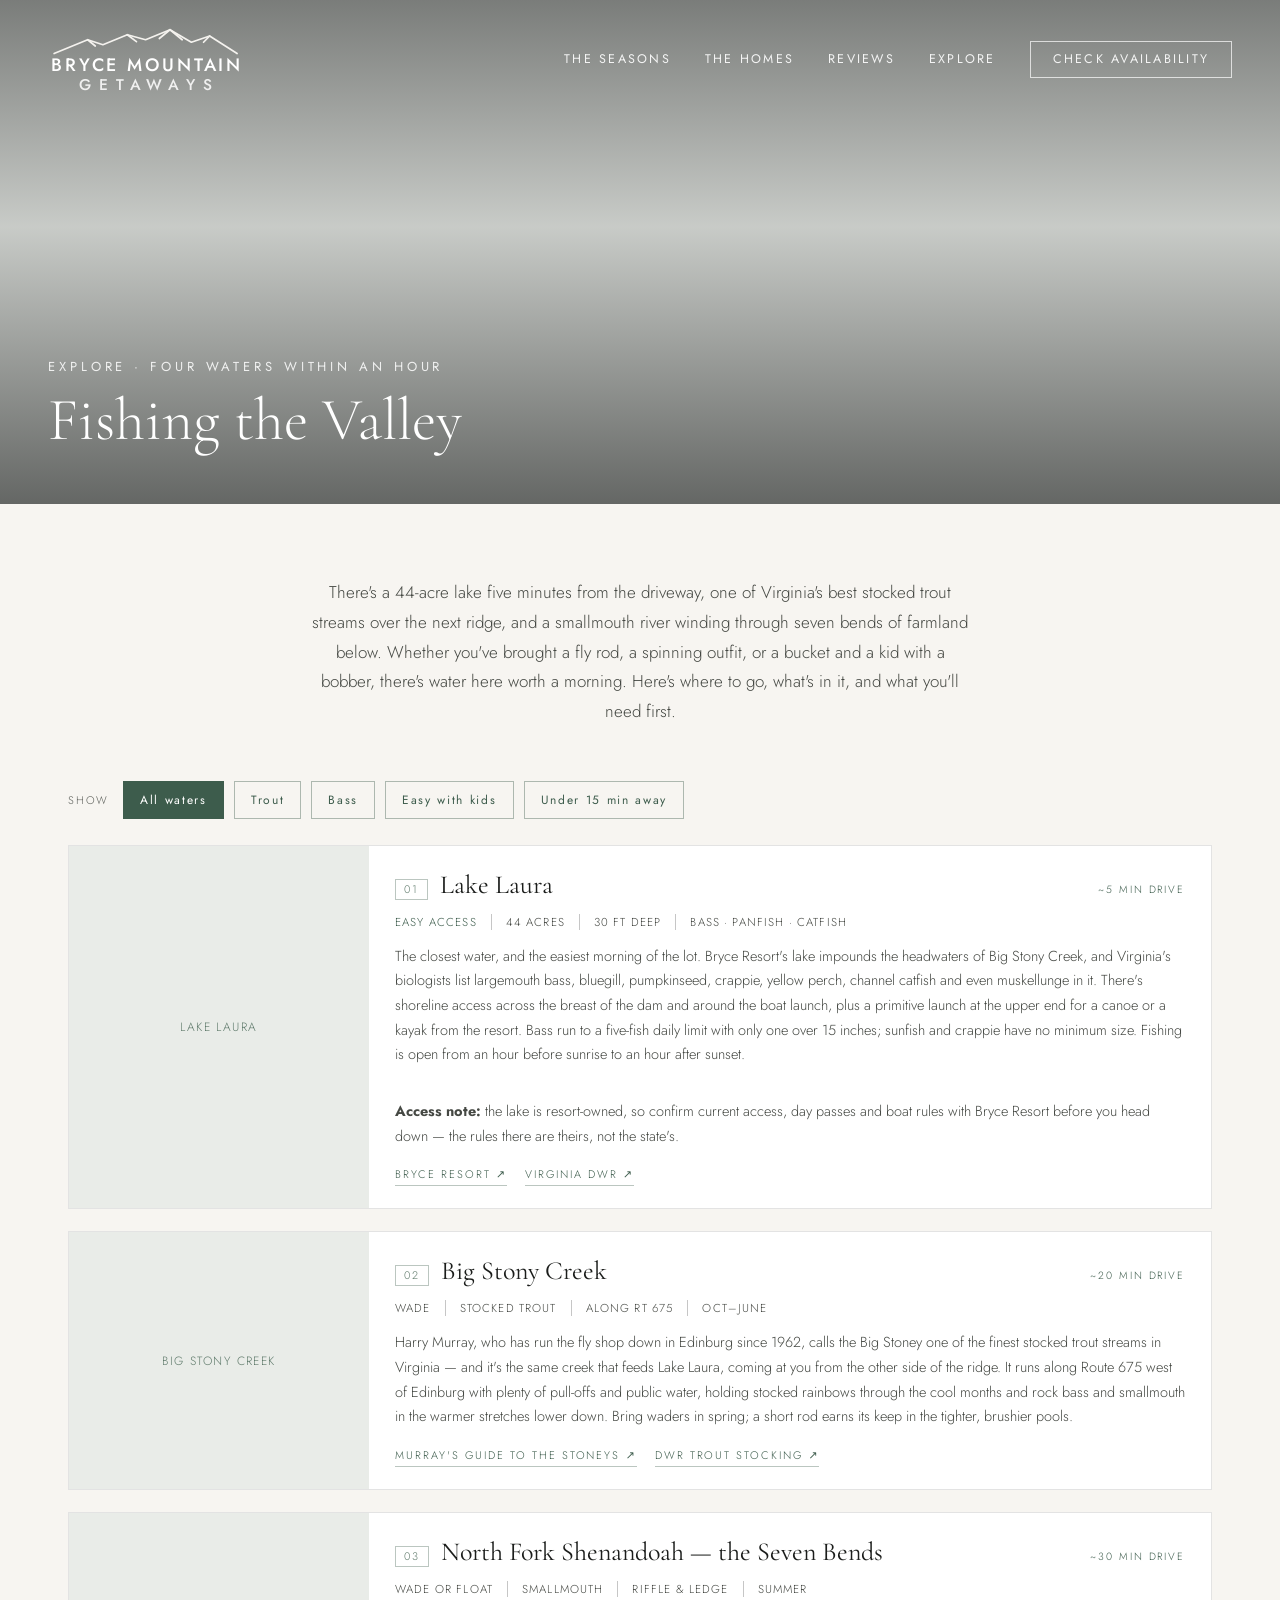
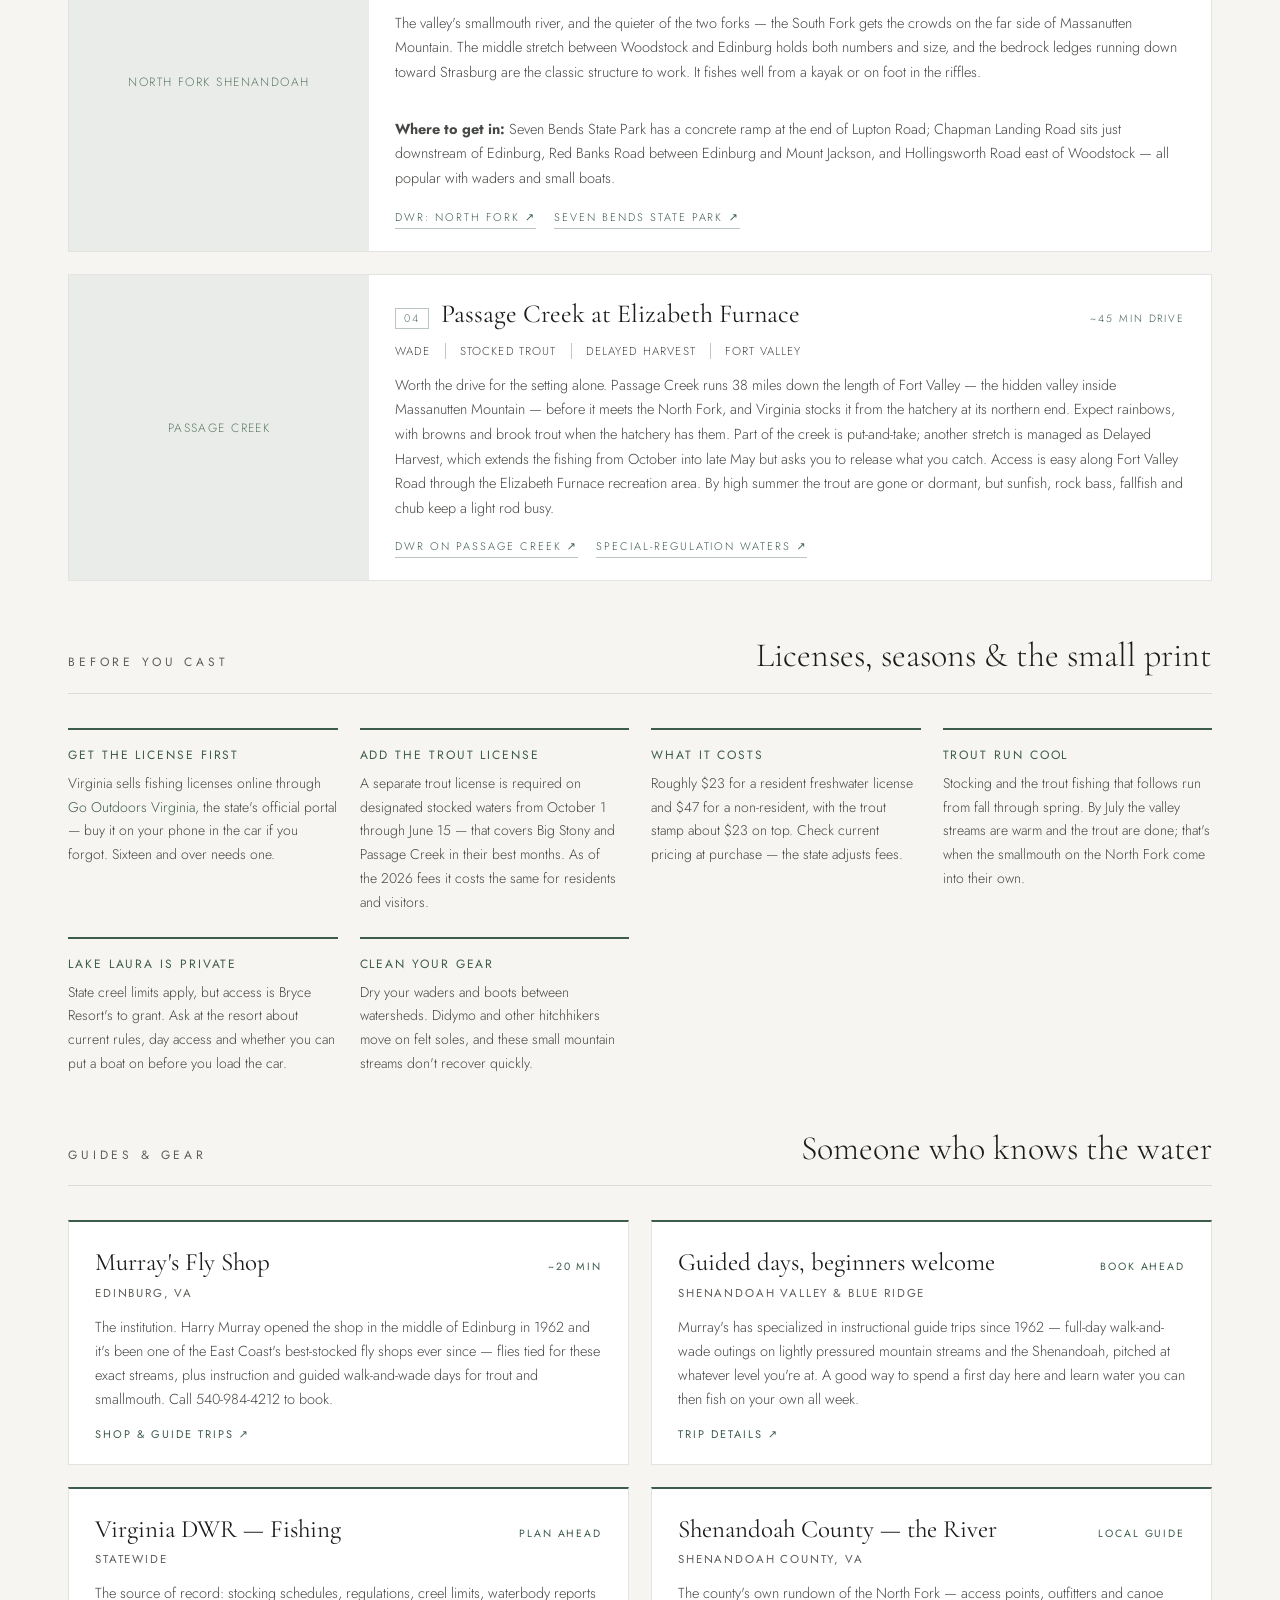
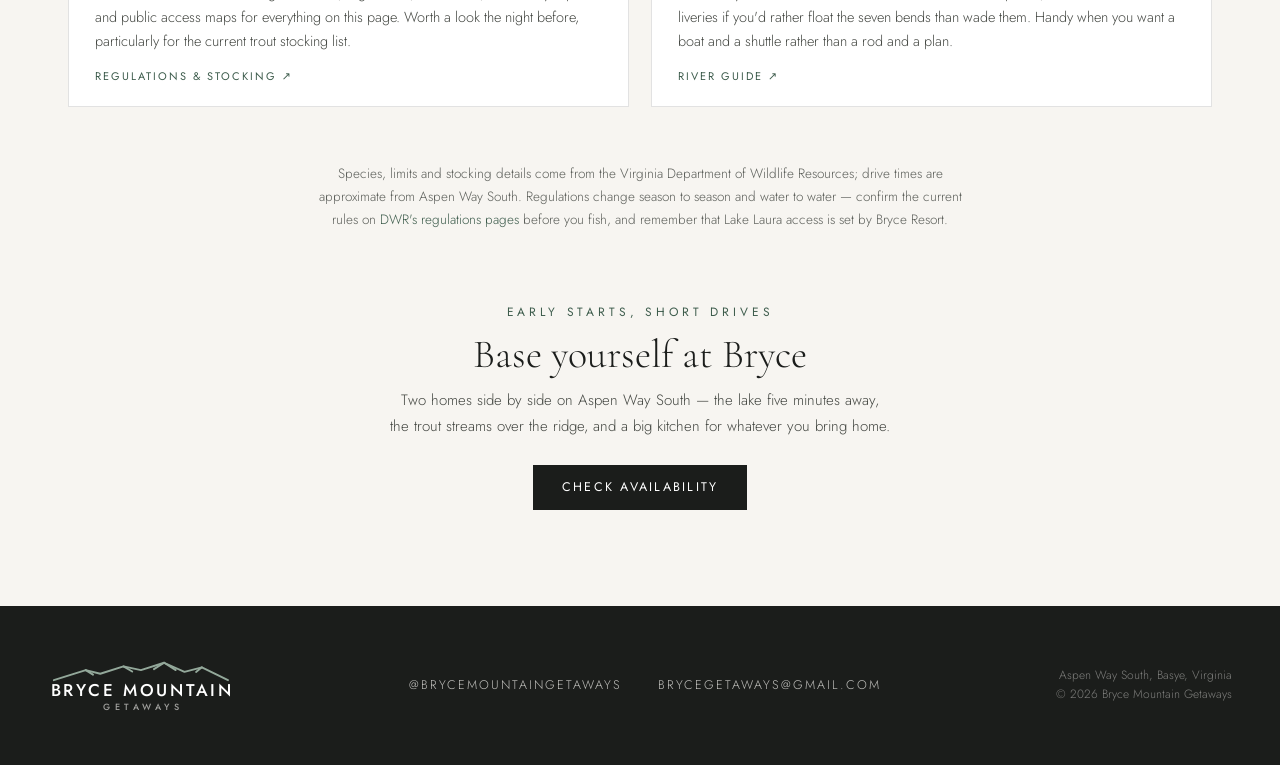
==== fishing.html @ 84d03392 "Link the season activities and add hiking & fishing pages Season chips become links. A chip is now e" ====
<!DOCTYPE html>
<html lang="en">
<head>
  <meta charset="UTF-8">
  <meta name="viewport" content="width=device-width, initial-scale=1.0">
  <title>Fishing — Bryce Mountain Getaways | Lake Laura, Stony Creek &amp; the Shenandoah</title>
  <meta name="description" content="Where to fish near Bryce Resort in Basye, Virginia — Lake Laura, the stocked trout of Big Stony Creek, smallmouth on the North Fork Shenandoah, and Passage Creek — with licenses, seasons, access points, and local guides.">

  <meta property="og:title" content="Fishing Near Bryce — Bryce Mountain Getaways">
  <meta property="og:description" content="Stocked trout, valley smallmouth, and a 44-acre lake five minutes from the door.">
  <meta property="og:type" content="website">
  <meta property="og:url" content="https://www.brycemountaingetaways.com/fishing.html">
  <meta property="og:image" content="https://www.brycemountaingetaways.com/assets/img/fishing-hero.jpg">
  <meta name="theme-color" content="#1b1d1b">
  <link rel="canonical" href="https://www.brycemountaingetaways.com/fishing.html">

  <link rel="preconnect" href="https://fonts.googleapis.com">
  <link rel="preconnect" href="https://fonts.gstatic.com" crossorigin>
  <link href="https://fonts.googleapis.com/css2?family=Cormorant+Garamond:wght@300;400;500&family=Jost:wght@300;400;500&display=swap" rel="stylesheet">

  <link rel="stylesheet" href="assets/css/styles.css">
</head>
<body id="top">

  <!-- ====================================================== Header -->
  <header class="site-header" id="siteHeader">
    <a href="index.html#top" class="logo" aria-label="Bryce Mountain Getaways — home">
      <svg class="logo__peaks" viewBox="0 0 64 24" preserveAspectRatio="none" fill="none" stroke="currentColor" stroke-width="1.7" stroke-linecap="round" stroke-linejoin="round" aria-hidden="true"><path d="M2 22 L13 11 L18 15 L26 7 L32 11 L40 3 L47 13 L53 8 L62 22"/><path d="M13 11 L15.5 16 M26 7 L29 12.5 M40 3 L36.5 10 M40 3 L44 11 M53 8 L51 13"/></svg>
        <span class="logo__word">BRYCE MOUNTAIN</span>
      <span class="logo__sub">GETAWAYS</span>
    </a>

    <button class="nav-toggle" id="navToggle" aria-label="Open menu" aria-expanded="false" aria-controls="siteNav">
      <span></span><span></span><span></span>
    </button>

    <nav class="site-nav" id="siteNav">
      <a href="index.html#seasons">THE SEASONS</a>
      <a href="index.html#homes">THE HOMES</a>
      <a href="index.html#reviews">REVIEWS</a>
      <a href="index.html#explore">EXPLORE</a>
      <a href="index.html#book" class="btn btn--light-outline">CHECK AVAILABILITY</a>
    </nav>
  </header>

  <!-- ====================================================== Hero -->
  <section class="subpage-hero">
    <img decoding="async" fetchpriority="high" class="subpage-hero__img" src="assets/img/fishing-hero.jpg" alt="Morning mist on the water near Basye, Virginia" data-label="Fishing near Bryce">
    <div class="subpage-hero__scrim"></div>
    <div class="subpage-hero__content">
      <div class="subpage-hero__eyebrow">EXPLORE · FOUR WATERS WITHIN AN HOUR</div>
      <h1>Fishing the Valley</h1>
    </div>
  </section>

  <!-- ====================================================== Intro -->
  <section class="page-intro">
    <p>There's a 44-acre lake five minutes from the driveway, one of Virginia's best stocked trout streams over the next ridge, and a smallmouth river winding through seven bends of farmland below. Whether you've brought a fly rod, a spinning outfit, or a bucket and a kid with a bobber, there's water here worth a morning. Here's where to go, what's in it, and what you'll need first.</p>
  </section>

  <!-- ====================================================== Filter -->
  <div class="trail-filter" data-trail-filter>
    <span class="trail-filter__label">Show</span>
    <button type="button" class="is-active" data-filter="all">All waters</button>
    <button type="button" data-filter="trout">Trout</button>
    <button type="button" data-filter="bass">Bass</button>
    <button type="button" data-filter="family">Easy with kids</button>
    <button type="button" data-filter="close">Under 15 min away</button>
    <span class="trail-filter__count" data-trail-count></span>
  </div>

  <!-- ====================================================== Waters -->
  <section class="trails" id="trails">

    <article class="trail" data-category="family" data-drive="5">
      <div class="trail__photo photo-slot" data-label="Lake Laura"><img loading="lazy" decoding="async" src="assets/img/fishing-lake-laura.jpg" alt="The shoreline and dam at Lake Laura" data-label="Lake Laura"></div>
      <div class="trail__body">
        <div class="trail__head">
          <span class="trail__num">01</span>
          <h3 class="trail__name">Lake Laura</h3>
          <span class="trail__drive">~5 min drive</span>
        </div>
        <ul class="trail__stats">
          <li data-difficulty="Easy">Easy access</li><li>44 acres</li><li>30 ft deep</li><li>Bass &middot; panfish &middot; catfish</li>
        </ul>
        <p class="trail__copy">The closest water, and the easiest morning of the lot. Bryce Resort's lake impounds the headwaters of Big Stony Creek, and Virginia's biologists list largemouth bass, bluegill, pumpkinseed, crappie, yellow perch, channel catfish and even muskellunge in it. There's shoreline access across the breast of the dam and around the boat launch, plus a primitive launch at the upper end for a canoe or a kayak from the resort. Bass run to a five-fish daily limit with only one over 15 inches; sunfish and crappie have no minimum size. Fishing is open from an hour before sunrise to an hour after sunset.</p>
        <p class="trail__copy"><strong>Access note:</strong> the lake is resort-owned, so confirm current access, day passes and boat rules with Bryce Resort before you head down &mdash; the rules there are theirs, not the state's.</p>
        <div class="trail__links">
          <a href="https://bryceresort.com/summer/lake-laura" target="_blank" rel="noopener">Bryce Resort ↗</a>
          <a href="https://dwr.virginia.gov/waterbody/lake-laura/" target="_blank" rel="noopener">Virginia DWR ↗</a>
        </div>
      </div>
    </article>

    <article class="trail" data-category="trout" data-drive="20">
      <div class="trail__photo photo-slot" data-label="Big Stony Creek"><img loading="lazy" decoding="async" src="assets/img/fishing-stony-creek.jpg" alt="A pool on Big Stony Creek west of Edinburg" data-label="Big Stony Creek"></div>
      <div class="trail__body">
        <div class="trail__head">
          <span class="trail__num">02</span>
          <h3 class="trail__name">Big Stony Creek</h3>
          <span class="trail__drive">~20 min drive</span>
        </div>
        <ul class="trail__stats">
          <li data-difficulty="Moderate">Wade</li><li>Stocked trout</li><li>Along Rt 675</li><li>Oct&ndash;June</li>
        </ul>
        <p class="trail__copy">Harry Murray, who has run the fly shop down in Edinburg since 1962, calls the Big Stoney one of the finest stocked trout streams in Virginia &mdash; and it's the same creek that feeds Lake Laura, coming at you from the other side of the ridge. It runs along Route 675 west of Edinburg with plenty of pull-offs and public water, holding stocked rainbows through the cool months and rock bass and smallmouth in the warmer stretches lower down. Bring waders in spring; a short rod earns its keep in the tighter, brushier pools.</p>
        <div class="trail__links">
          <a href="https://www.murraysflyshop.com/pages/fly-fishing-virginias-stoney-creeks" target="_blank" rel="noopener">Murray's guide to the Stoneys ↗</a>
          <a href="https://dwr.virginia.gov/fishing/trout/" target="_blank" rel="noopener">DWR trout stocking ↗</a>
        </div>
      </div>
    </article>

    <article class="trail" data-category="bass" data-drive="30">
      <div class="trail__photo photo-slot" data-label="North Fork Shenandoah"><img loading="lazy" decoding="async" src="assets/img/fishing-north-fork.jpg" alt="A bedrock ledge on the North Fork of the Shenandoah River" data-label="North Fork Shenandoah"></div>
      <div class="trail__body">
        <div class="trail__head">
          <span class="trail__num">03</span>
          <h3 class="trail__name">North Fork Shenandoah &mdash; the Seven Bends</h3>
          <span class="trail__drive">~30 min drive</span>
        </div>
        <ul class="trail__stats">
          <li data-difficulty="Moderate">Wade or float</li><li>Smallmouth</li><li>Riffle &amp; ledge</li><li>Summer</li>
        </ul>
        <p class="trail__copy">The valley's smallmouth river, and the quieter of the two forks &mdash; the South Fork gets the crowds on the far side of Massanutten Mountain. The middle stretch between Woodstock and Edinburg holds both numbers and size, and the bedrock ledges running down toward Strasburg are the classic structure to work. It fishes well from a kayak or on foot in the riffles.</p>
        <p class="trail__copy"><strong>Where to get in:</strong> Seven Bends State Park has a concrete ramp at the end of Lupton Road; Chapman Landing Road sits just downstream of Edinburg, Red Banks Road between Edinburg and Mount Jackson, and Hollingsworth Road east of Woodstock &mdash; all popular with waders and small boats.</p>
        <div class="trail__links">
          <a href="https://dwr.virginia.gov/waterbody/shenandoah-river-north-fork/" target="_blank" rel="noopener">DWR: North Fork ↗</a>
          <a href="https://www.dcr.virginia.gov/state-parks/seven-bends" target="_blank" rel="noopener">Seven Bends State Park ↗</a>
        </div>
      </div>
    </article>

    <article class="trail" data-category="trout" data-drive="45">
      <div class="trail__photo photo-slot" data-label="Passage Creek"><img loading="lazy" decoding="async" src="assets/img/fishing-passage-creek.jpg" alt="Passage Creek running through Fort Valley" data-label="Passage Creek"></div>
      <div class="trail__body">
        <div class="trail__head">
          <span class="trail__num">04</span>
          <h3 class="trail__name">Passage Creek at Elizabeth Furnace</h3>
          <span class="trail__drive">~45 min drive</span>
        </div>
        <ul class="trail__stats">
          <li data-difficulty="Moderate">Wade</li><li>Stocked trout</li><li>Delayed Harvest</li><li>Fort Valley</li>
        </ul>
        <p class="trail__copy">Worth the drive for the setting alone. Passage Creek runs 38 miles down the length of Fort Valley &mdash; the hidden valley inside Massanutten Mountain &mdash; before it meets the North Fork, and Virginia stocks it from the hatchery at its northern end. Expect rainbows, with browns and brook trout when the hatchery has them. Part of the creek is put-and-take; another stretch is managed as Delayed Harvest, which extends the fishing from October into late May but asks you to release what you catch. Access is easy along Fort Valley Road through the Elizabeth Furnace recreation area. By high summer the trout are gone or dormant, but sunfish, rock bass, fallfish and chub keep a light rod busy.</p>
        <div class="trail__links">
          <a href="https://dwr.virginia.gov/blog/pass-some-time-on-passage-creek/" target="_blank" rel="noopener">DWR on Passage Creek ↗</a>
          <a href="https://dwr.virginia.gov/fishing/trout/special-regulation-trout-waters/" target="_blank" rel="noopener">Special-regulation waters ↗</a>
        </div>
      </div>
    </article>

  </section>

  <!-- ====================================================== Licenses -->
  <section class="tips" aria-labelledby="license-heading">
    <div class="page-group__head">
      <div class="eyebrow">Before You Cast</div>
      <h2 id="license-heading">Licenses, seasons &amp; the small print</h2>
    </div>
    <div class="tips__grid">
      <div class="tip">
        <h3>Get the license first</h3>
        <p>Virginia sells fishing licenses online through <a href="https://gooutdoorsvirginia.com/" target="_blank" rel="noopener">Go Outdoors Virginia</a>, the state's official portal &mdash; buy it on your phone in the car if you forgot. Sixteen and over needs one.</p>
      </div>
      <div class="tip">
        <h3>Add the trout license</h3>
        <p>A separate trout license is required on designated stocked waters from October 1 through June 15 &mdash; that covers Big Stony and Passage Creek in their best months. As of the 2026 fees it costs the same for residents and visitors.</p>
      </div>
      <div class="tip">
        <h3>What it costs</h3>
        <p>Roughly $23 for a resident freshwater license and $47 for a non-resident, with the trout stamp about $23 on top. Check current pricing at purchase &mdash; the state adjusts fees.</p>
      </div>
      <div class="tip">
        <h3>Trout run cool</h3>
        <p>Stocking and the trout fishing that follows run from fall through spring. By July the valley streams are warm and the trout are done; that's when the smallmouth on the North Fork come into their own.</p>
      </div>
      <div class="tip">
        <h3>Lake Laura is private</h3>
        <p>State creel limits apply, but access is Bryce Resort's to grant. Ask at the resort about current rules, day access and whether you can put a boat on before you load the car.</p>
      </div>
      <div class="tip">
        <h3>Clean your gear</h3>
        <p>Dry your waders and boots between watersheds. Didymo and other hitchhikers move on felt soles, and these small mountain streams don't recover quickly.</p>
      </div>
    </div>
  </section>

  <!-- ====================================================== Guides & gear -->
  <section class="page-group" id="guides">
    <div class="page-group__head">
      <div class="eyebrow">Guides &amp; Gear</div>
      <h2>Someone who knows the water</h2>
    </div>
    <div class="venues">

      <a class="venue" href="https://www.murraysflyshop.com/" target="_blank" rel="noopener">
        <div class="venue__top">
          <div class="venue__name">Murray's Fly Shop</div>
          <div class="venue__dist">~20 min</div>
        </div>
        <div class="venue__town">Edinburg, VA</div>
        <p class="venue__copy">The institution. Harry Murray opened the shop in the middle of Edinburg in 1962 and it's been one of the East Coast's best-stocked fly shops ever since &mdash; flies tied for these exact streams, plus instruction and guided walk-and-wade days for trout and smallmouth. Call 540-984-4212 to book.</p>
        <span class="venue__link">Shop &amp; guide trips ↗</span>
      </a>

      <a class="venue" href="https://www.murraysflyshop.com/pages/virginia-bass-or-trout-fly-fishing-guide-trips-with-murrays-fly-shop" target="_blank" rel="noopener">
        <div class="venue__top">
          <div class="venue__name">Guided days, beginners welcome</div>
          <div class="venue__dist">Book ahead</div>
        </div>
        <div class="venue__town">Shenandoah Valley &amp; Blue Ridge</div>
        <p class="venue__copy">Murray's has specialized in instructional guide trips since 1962 &mdash; full-day walk-and-wade outings on lightly pressured mountain streams and the Shenandoah, pitched at whatever level you're at. A good way to spend a first day here and learn water you can then fish on your own all week.</p>
        <span class="venue__link">Trip details ↗</span>
      </a>

      <a class="venue" href="https://dwr.virginia.gov/fishing/" target="_blank" rel="noopener">
        <div class="venue__top">
          <div class="venue__name">Virginia DWR &mdash; Fishing</div>
          <div class="venue__dist">Plan ahead</div>
        </div>
        <div class="venue__town">Statewide</div>
        <p class="venue__copy">The source of record: stocking schedules, regulations, creel limits, waterbody reports and public access maps for everything on this page. Worth a look the night before, particularly for the current trout stocking list.</p>
        <span class="venue__link">Regulations &amp; stocking ↗</span>
      </a>

      <a class="venue" href="https://visitshenandoahcounty.com/things-to-do/outdoors/shenandoah-river/" target="_blank" rel="noopener">
        <div class="venue__top">
          <div class="venue__name">Shenandoah County &mdash; the River</div>
          <div class="venue__dist">Local guide</div>
        </div>
        <div class="venue__town">Shenandoah County, VA</div>
        <p class="venue__copy">The county's own rundown of the North Fork &mdash; access points, outfitters and canoe liveries if you'd rather float the seven bends than wade them. Handy when you want a boat and a shuttle rather than a rod and a plan.</p>
        <span class="venue__link">River guide ↗</span>
      </a>

    </div>
  </section>

  <!-- ====================================================== Note -->
  <section class="page-note">
    <p>Species, limits and stocking details come from the Virginia Department of Wildlife Resources; drive times are approximate from Aspen Way South. Regulations change season to season and water to water &mdash; confirm the current rules on <a href="https://dwr.virginia.gov/fishing/regulations/" target="_blank" rel="noopener">DWR's regulations pages</a> before you fish, and remember that Lake Laura access is set by Bryce Resort.</p>
  </section>

  <!-- ====================================================== CTA -->
  <section class="page-cta">
    <div class="eyebrow" style="margin-bottom:14px;">Early Starts, Short Drives</div>
    <h2>Base yourself at Bryce</h2>
    <p>Two homes side by side on Aspen Way South &mdash; the lake five minutes away, the trout streams over the ridge, and a big kitchen for whatever you bring home.</p>
    <a href="index.html#book" class="btn btn--dark">CHECK AVAILABILITY</a>
  </section>

  <!-- ====================================================== Footer -->
  <footer class="site-footer">
    <div class="wrap">
      <a href="index.html#top" class="logo" aria-label="Bryce Mountain Getaways — home">
        <svg class="logo__peaks logo__peaks--footer" viewBox="0 0 64 24" preserveAspectRatio="none" fill="none" stroke="currentColor" stroke-width="1.9" stroke-linecap="round" stroke-linejoin="round" aria-hidden="true"><path d="M2 22 L13 11 L18 15 L26 7 L32 11 L40 3 L47 13 L53 8 L62 22"/><path d="M13 11 L15.5 16 M26 7 L29 12.5 M40 3 L36.5 10 M40 3 L44 11 M53 8 L51 13"/></svg>
        <span class="logo__word">BRYCE MOUNTAIN</span>
        <span class="logo__sub">GETAWAYS</span>
      </a>
      <div class="footer-links">
        <a href="https://instagram.com/brycemountaingetaways" target="_blank" rel="noopener">@BRYCEMOUNTAINGETAWAYS</a>
        <a href="mailto:brycegetaways@gmail.com">BRYCEGETAWAYS@GMAIL.COM</a>
      </div>
      <div class="footer-addr">Aspen Way South, Basye, Virginia<br>© 2026 Bryce Mountain Getaways</div>
    </div>
  </footer>

  <script src="assets/js/main.js"></script>
  <script src="assets/js/trails.js"></script>
</body>
</html>
---- assets/css/styles.css ----
/* ==========================================================================
   Bryce Mountain Getaways — design system
   Tokens and type scale per the approved high-fidelity homepage design.
   Border radius: 0 everywhere. No shadows, no gradients except the hero scrim.
   ========================================================================== */

:root {
  /* Colors */
  --ink: #1b1d1b;
  --bone: #f7f5f1;
  --sand: #eceae3;
  --pine: #3d5c4c;
  --pine-dark: #2c453a;
  --sage: #93a89a;
  --sage-deep: #5f7a6b;
  --mist: #e9ece8;
  --body-grey: #454843;
  --muted-grey: #5c5f5a;
  --faint-grey: #8a8d86;
  --hairline: rgba(27, 29, 27, .12);
  --hairline-strong: rgba(27, 29, 27, .25);
  --hairline-dark: rgba(247, 245, 241, .25);

  /* Fonts */
  --serif: "Cormorant Garamond", Georgia, "Times New Roman", serif;
  --sans: "Jost", system-ui, -apple-system, "Segoe UI", sans-serif;

  --maxw: 1240px;
  --pad: 48px;
}

* { box-sizing: border-box; }

html { scroll-behavior: smooth; }

body {
  margin: 0;
  background: var(--bone);
  color: var(--ink);
  font-family: var(--sans);
  font-weight: 300;
  -webkit-font-smoothing: antialiased;
  text-rendering: optimizeLegibility;
}

img { display: block; max-width: 100%; }

a { color: var(--pine); text-decoration: none; transition: color .12s ease; }
a:hover { color: var(--pine-dark); }

h1, h2, h3 { font-family: var(--serif); font-weight: 300; margin: 0; }

.wrap { max-width: var(--maxw); margin: 0 auto; }

.eyebrow {
  font-family: var(--sans);
  font-weight: 400;
  font-size: 12px;
  line-height: 1;
  letter-spacing: .32em;
  text-transform: uppercase;
  color: var(--pine);
}

/* Buttons -------------------------------------------------------------- */
.btn {
  display: inline-block;
  font-family: var(--sans);
  font-weight: 400;
  font-size: 12.5px;
  line-height: 1;
  letter-spacing: .18em;
  text-transform: uppercase;
  padding: 15px 28px;
  border: 1px solid transparent;
  cursor: pointer;
  transition: background .12s ease, color .12s ease, border-color .12s ease;
  background: none;
}
.btn--solid { background: #fff; color: var(--ink); }
.btn--solid:hover { background: var(--mist); color: var(--ink); }
.btn--dark { background: var(--ink); color: #fff; }
.btn--dark:hover { background: var(--pine); color: #fff; }
.btn--light-outline { border-color: rgba(255, 255, 255, .7); color: #fff; }
.btn--light-outline:hover { background: rgba(255, 255, 255, .12); color: #fff; }
.btn--dark-outline { border-color: rgba(247, 245, 241, .6); color: #fff; }
.btn--dark-outline:hover { background: rgba(247, 245, 241, .12); color: #fff; }
.btn--bone { background: var(--bone); color: var(--ink); }
.btn--bone:hover { background: #dfe4dd; color: var(--ink); }

/* ==========================================================================
   Logo lockup
   ========================================================================== */
.logo { display: inline-flex; flex-direction: column; align-items: center; gap: 3px; }
.logo__row { display: flex; align-items: baseline; gap: 0; }
.logo__word {
  position: relative;
  z-index: 1;
  font-family: var(--sans);
  font-weight: 500;
  font-size: 18px;
  line-height: 1;
  letter-spacing: .16em;
  padding-left: .16em;
  white-space: nowrap;
}
.logo__sub {
  font-family: var(--sans);
  font-weight: 500;
  font-size: 15.5px;
  line-height: 1;
  letter-spacing: .5em;
  padding-left: .5em;
}

/* ==========================================================================
   Header — transparent over hero, opaque bone bar once scrolled
   ========================================================================== */
.site-header {
  position: fixed;
  top: 0; left: 0; right: 0;
  z-index: 100;
  display: flex;
  align-items: center;
  justify-content: space-between;
  padding: 26px var(--pad);
  transition: background .25s ease, padding .25s ease, box-shadow .25s ease;
}
.site-header .logo__word { color: #fff; }
.site-header .logo__sub { color: rgba(255, 255, 255, .85); }
.site-nav { display: flex; align-items: center; gap: 34px; }
.site-nav a {
  font-family: var(--sans);
  font-weight: 400;
  font-size: 12.5px;
  letter-spacing: .18em;
  text-transform: uppercase;
  color: rgba(255, 255, 255, .9);
}
.site-nav a:hover { color: #fff; }
.site-nav .btn { padding: 11px 22px; }

/* the two logo peak variants — enlarged and tucked left so the "E" overlaps the first peak */
/* Line-ridgeline mark. Single SVG tinted by `color` (currentColor stroke) per
   context. Small negative margin tucks the mark's left edge behind the "E". */
.logo__peaks { width: 100%; height: 30px; margin: 0 0 -3px; }
.logo__peaks path { vector-effect: non-scaling-stroke; }
.logo__peaks--footer { width: 100%; height: 22px; }
.site-header .logo__peaks { color: #f4f2ee; }

/* scrolled state */
.site-header.is-scrolled {
  background: var(--bone);
  padding-top: 16px;
  padding-bottom: 16px;
  box-shadow: 0 1px 0 var(--hairline);
}
.site-header.is-scrolled .logo__word { color: var(--ink); }
.site-header.is-scrolled .logo__sub { color: var(--muted-grey); }
.site-header.is-scrolled .site-nav a { color: var(--ink); }
.site-header.is-scrolled .site-nav a:hover { color: var(--pine); }
.site-header.is-scrolled .site-nav .btn { border-color: var(--hairline-strong); color: var(--ink); }
.site-header.is-scrolled .site-nav .btn:hover { background: var(--ink); color: #fff; }
.site-header.is-scrolled .logo__peaks { color: var(--pine); }

.nav-toggle { display: none; }

/* ==========================================================================
   Hero
   ========================================================================== */
.hero { position: relative; height: 92vh; min-height: 640px; overflow: hidden; }
.hero__img { position: absolute; inset: 0; width: 100%; height: 100%; object-fit: cover; object-position: center 60%; }
.hero__scrim {
  position: absolute; inset: 0;
  background: linear-gradient(to bottom,
    rgba(12, 14, 13, .45) 0%,
    rgba(12, 14, 13, 0) 30%,
    rgba(12, 14, 13, 0) 55%,
    rgba(12, 14, 13, .55) 100%);
}
.hero__content { position: absolute; left: var(--pad); bottom: 56px; max-width: 640px; }
.hero__eyebrow {
  font-family: var(--sans);
  font-weight: 400;
  font-size: 13px;
  line-height: 1;
  letter-spacing: .3em;
  text-transform: uppercase;
  color: rgba(255, 255, 255, .85);
  margin-bottom: 18px;
}
.hero h1 { font-size: 68px; line-height: 1.05; color: #fff; }
.hero__sub {
  font-size: 17px; line-height: 1.6; font-weight: 300;
  color: rgba(255, 255, 255, .88);
  margin: 20px 0 28px; max-width: 480px;
}
.hero__cta { display: flex; gap: 14px; flex-wrap: wrap; }

/* ==========================================================================
   Trust strip
   ========================================================================== */
.trust {
  display: flex; justify-content: center; gap: 70px;
  padding: 44px 40px;
  border-bottom: 1px solid rgba(27, 29, 27, .1);
  flex-wrap: wrap;
}
.trust__item { text-align: center; }
.trust__value { font-family: var(--serif); font-weight: 400; font-size: 26px; line-height: 1.1; }
.trust__label {
  font-weight: 300; font-size: 11.5px; line-height: 1.5;
  letter-spacing: .2em; text-transform: uppercase;
  color: var(--muted-grey); margin-top: 5px;
}

/* ==========================================================================
   Section scaffolding
   ========================================================================== */
.section { padding: 90px var(--pad) 80px; }
.section__head { text-align: center; margin-bottom: 40px; }
.section__head .eyebrow { margin-bottom: 14px; }
.section h2 { font-size: 46px; line-height: 1.1; }

/* anchor offset for the fixed header */
:target { scroll-margin-top: 90px; }

/* ==========================================================================
   Seasons
   ========================================================================== */
#seasons { max-width: var(--maxw); margin: 0 auto; }
.season-tabs {
  display: flex; justify-content: center; gap: 8px;
  border-bottom: 1px solid rgba(27, 29, 27, .12);
  margin-bottom: 44px;
}
.season-tab {
  font-family: var(--sans); font-weight: 400; font-size: 13px;
  letter-spacing: .22em; text-transform: uppercase;
  padding: 16px 26px; cursor: pointer;
  color: var(--muted-grey);
  background: none; border: 0;
  border-bottom: 2px solid transparent; margin-bottom: -1px;
  transition: color .12s ease, border-color .12s ease;
}
.season-tab:hover { color: var(--ink); }
.season-tab.is-active { color: var(--ink); border-bottom-color: var(--pine); }

.season-body { display: grid; grid-template-columns: 1.15fr 1fr; gap: 56px; align-items: center; }
.season-figure { height: 420px; position: relative; overflow: hidden; }
.season-figure img { width: 100%; height: 420px; object-fit: cover; }
.season-title { font-size: 34px; line-height: 1.15; margin-bottom: 16px; }
.season-copy {
  font-size: 16px; line-height: 1.75; font-weight: 300;
  color: var(--body-grey); margin: 0 0 26px; text-wrap: pretty;
}
.chips { display: flex; flex-wrap: wrap; gap: 10px; }
.chip {
  font-family: var(--sans); font-weight: 400; font-size: 12px;
  letter-spacing: .14em; color: var(--pine);
  border: 1px solid rgba(61, 92, 76, .4); padding: 9px 16px;
}
/* A chip that goes somewhere. The arrow marks the off-site ones, so a guest can
   tell a Bryce Resort booking page from one of our own. */
a.chip--link { text-decoration: none; transition: background .15s ease, border-color .15s ease, color .15s ease; }
a.chip--link:hover, a.chip--link:focus-visible { background: var(--pine); border-color: var(--pine); color: #fff; }
a.chip--out::after { content: " ↗"; letter-spacing: 0; }

/* ==========================================================================
   The Homes — dark section
   ========================================================================== */
.homes { background: var(--ink); color: var(--bone); padding: 90px var(--pad); }
.homes .eyebrow { color: var(--sage); }
.homes h2 { color: #fff; }
.homes .section__head { margin-bottom: 60px; }
/* Enlarged "Two Homes" heading lockup (doubled from the base scale) */
.homes .section__head .eyebrow { font-size: 24px; letter-spacing: .24em; line-height: 1.2; margin-bottom: 20px; }
.homes .section__head h2 { font-size: 46px; line-height: 1.1; }

.home-row { display: grid; gap: 52px; align-items: center; margin-bottom: 40px; }
.home-row--photos-left { grid-template-columns: 1.2fr 1fr; }
.home-row--photos-right { grid-template-columns: 1fr 1.2fr; }

.home-gallery__hero { width: 100%; height: 400px; object-fit: cover; }
.home-gallery__strip { display: grid; grid-template-columns: 1fr 1fr 1fr; gap: 8px; margin-top: 8px; }
.home-gallery__strip img { width: 100%; height: 110px; object-fit: cover; }

.home-eyebrow {
  font-family: var(--sans); font-weight: 400; font-size: 11.5px; line-height: 1;
  letter-spacing: .28em; text-transform: uppercase; color: var(--sage); margin-bottom: 12px;
}
.home-name { font-size: 36px; line-height: 1.1; color: #fff; margin-bottom: 6px; }
.home-airbnb { font-size: 13px; line-height: 1.5; color: rgba(247, 245, 241, .55); margin-bottom: 18px; }
.home-desc { font-size: 15.5px; line-height: 1.75; color: rgba(247, 245, 241, .82); margin: 0 0 22px; text-wrap: pretty; }
.home-specs {
  display: flex; flex-wrap: wrap; gap: 26px;
  font-weight: 400; font-size: 12.5px; line-height: 1.6;
  letter-spacing: .1em; color: var(--bone); margin-bottom: 22px;
}
.home-rate { font-size: 14px; line-height: 1.6; color: var(--sage); margin-bottom: 24px; }
.home-actions { display: flex; flex-wrap: wrap; gap: 12px; }
.home-otas { font-size: 12px; letter-spacing: .01em; color: rgba(247, 245, 241, .48); margin: 14px 0 0; }
.home-otas a { color: rgba(247, 245, 241, .68); text-decoration: underline; text-underline-offset: 2px; }
.home-otas a:hover { color: #fff; }

.book-both {
  margin-top: 64px; border: 1px solid rgba(247, 245, 241, .25);
  padding: 28px 36px; display: flex; align-items: center; justify-content: space-between; gap: 24px;
}
.book-both__title { font-family: var(--serif); font-weight: 300; font-size: 24px; line-height: 1.2; color: #fff; }
.book-both__copy { font-size: 14.5px; line-height: 1.6; color: rgba(247, 245, 241, .7); margin-top: 4px; }

/* ==========================================================================
   Reviews
   ========================================================================== */
#reviews { max-width: var(--maxw); margin: 0 auto; }
#reviews .section__head { margin-bottom: 52px; }
/* Editorial theme-filter row — clickable to filter the wall below */
.rev-themes { display: flex; flex-wrap: wrap; justify-content: center; gap: 8px 24px; margin-bottom: 46px; }
.rev-theme { font-family: var(--sans); font-weight: 400; font-size: 12px; letter-spacing: .16em; text-transform: uppercase; color: var(--muted-grey); background: none; border: 0; padding: 6px 0; cursor: pointer; border-bottom: 2px solid transparent; transition: color .15s ease, border-color .15s ease; }
.rev-theme:hover { color: var(--ink); }
.rev-theme.is-active { color: var(--pine); border-bottom-color: var(--pine); }
.rev-theme__n { color: var(--sage); margin-left: 7px; font-size: 10.5px; letter-spacing: .05em; }
.rev-theme.is-active .rev-theme__n { color: var(--pine); }

/* Masonry wall so the varied review lengths pack cleanly */
.reviews-grid { columns: 3; column-gap: 32px; }
.review-card { break-inside: avoid; -webkit-column-break-inside: avoid; border: 1px solid rgba(27, 29, 27, .14); padding: 30px 28px; margin: 0 0 32px; }
.review-stars { color: var(--pine); font-size: 13px; letter-spacing: 3px; margin-bottom: 16px; }
.review-quote { font-family: var(--serif); font-weight: 300; font-size: 19px; line-height: 1.5; margin: 0 0 18px; text-wrap: pretty; }
.review-who { font-family: var(--sans); font-weight: 400; font-size: 11.5px; line-height: 1.5; letter-spacing: .2em; color: var(--muted-grey); }
.review-meta { display: block; margin-top: 7px; font-size: 10px; letter-spacing: .16em; color: var(--sage); }
.rev-more-wrap { text-align: center; margin-top: 44px; }
.rev-more-wrap .btn { border-color: var(--hairline-strong); color: var(--ink); }
.rev-more-wrap .btn:hover { background: var(--ink); color: #fff; }
.reviews-intro { max-width: 620px; margin: 16px auto 0; font-size: 15px; line-height: 1.6; color: var(--body-grey); }
/* Homepage teaser: a fixed 3-across row (the full wall lives on reviews.html) */
.reviews-grid--teaser { display: grid; grid-template-columns: repeat(3, 1fr); gap: 32px; columns: auto; }
.reviews-grid--teaser .review-card { margin: 0; }
.rev-count { margin-top: 14px; font-size: 12px; letter-spacing: .08em; color: var(--muted-grey); }
.reviews-foot { text-align: center; margin-top: 44px; font-size: 14px; line-height: 1.6; color: var(--muted-grey); max-width: 760px; margin-left: auto; margin-right: auto; }

/* ==========================================================================
   Explore
   ========================================================================== */
.explore { background: var(--sand); padding: 90px var(--pad); }
.explore .section__head { margin-bottom: 52px; }
/* Six cards now: three across reads better than four-plus-a-gap. */
.places { display: grid; grid-template-columns: repeat(3, 1fr); gap: 28px; }
.place {
  background: var(--bone); padding: 30px 26px; border-top: 2px solid var(--pine);
  color: inherit; display: flex; flex-direction: column;
  transition: transform .14s ease, box-shadow .14s ease, background .14s ease;
}
a.place:hover { background: #fff; transform: translateY(-3px); box-shadow: 0 12px 26px rgba(27, 29, 27, .10); color: inherit; }
.place__dist { font-family: var(--sans); font-weight: 400; font-size: 11px; line-height: 1; letter-spacing: .24em; text-transform: uppercase; color: var(--muted-grey); margin-bottom: 12px; }
.place__name { font-family: var(--serif); font-weight: 400; font-size: 24px; line-height: 1.2; margin-bottom: 10px; }
.place__copy { font-size: 14px; line-height: 1.65; font-weight: 300; color: var(--body-grey); margin: 0; text-wrap: pretty; }
.place__more {
  margin-top: 16px; font-family: var(--sans); font-weight: 400; font-size: 11px;
  line-height: 1; letter-spacing: .18em; text-transform: uppercase; color: var(--pine);
}
a.place:hover .place__more { color: var(--pine-dark); }

.getting-here {
  display: flex; justify-content: center; gap: 56px; align-items: center; flex-wrap: wrap;
  margin-top: 56px; padding-top: 44px; border-top: 1px solid rgba(27, 29, 27, .12);
}
.getting-here__label { font-family: var(--sans); font-weight: 400; font-size: 12px; line-height: 1; letter-spacing: .28em; text-transform: uppercase; color: var(--pine); }
.drive { text-align: center; }
.drive__time { font-family: var(--serif); font-weight: 400; font-size: 24px; line-height: 1.1; }
.drive__from { font-weight: 300; font-size: 11.5px; line-height: 1.5; letter-spacing: .18em; text-transform: uppercase; color: var(--muted-grey); margin-top: 4px; }

/* ==========================================================================
   Booking
   ========================================================================== */
.book { padding: 90px var(--pad); max-width: 900px; margin: 0 auto; text-align: center; }
.book .eyebrow { margin-bottom: 14px; }
.book h2 { font-size: 46px; line-height: 1.1; margin-bottom: 16px; }
.book__intro { font-size: 15.5px; line-height: 1.7; font-weight: 300; color: var(--body-grey); max-width: 560px; margin: 0 auto 36px; }

.book-form { text-align: left; }
.book-form__grid { display: grid; grid-template-columns: 1fr 1fr; gap: 16px; }
.field { display: flex; flex-direction: column; gap: 7px; }
.field--full { grid-column: 1 / -1; }
.field label {
  font-family: var(--sans); font-weight: 400; font-size: 11px; letter-spacing: .18em;
  text-transform: uppercase; color: var(--muted-grey);
}
.field input, .field select, .field textarea {
  font-family: var(--sans); font-weight: 300; font-size: 14px; color: var(--ink);
  padding: 14px 16px; border: 1px solid var(--hairline-strong); background: #fff; border-radius: 0;
  width: 100%;
}
.field textarea { resize: vertical; min-height: 90px; }
.field input:focus, .field select:focus, .field textarea:focus { outline: none; border-color: var(--pine); }

.consent { display: flex; gap: 12px; align-items: flex-start; margin: 22px 0; background: #f1efe9; border: 1px solid var(--hairline); padding: 16px 18px; }
.consent input { margin-top: 3px; }
.consent label { font-size: 13.5px; line-height: 1.55; color: var(--body-grey); }
.book-form__submit { display: flex; justify-content: center; margin-top: 8px; }
.book-form__submit .btn { min-width: 260px; text-align: center; }
.book-note { font-weight: 300; font-size: 12.5px; line-height: 1.6; color: var(--faint-grey); margin-top: 18px; text-align: center; }
.form-status { text-align: center; margin-top: 18px; font-size: 14px; color: var(--pine); min-height: 1em; }

/* ==========================================================================
   Footer
   ========================================================================== */
.site-footer { background: var(--ink); color: rgba(247, 245, 241, .75); padding: 54px var(--pad); }
.site-footer .wrap { display: flex; justify-content: space-between; align-items: center; gap: 32px; flex-wrap: wrap; }
.site-footer .logo__word { color: #fff; font-size: 17px; }
.site-footer .logo__sub { color: rgba(247, 245, 241, .6); font-size: 9px; }
.site-footer .logo__peaks { color: var(--sage); }
.footer-links { display: flex; gap: 36px; font-weight: 300; font-size: 12.5px; letter-spacing: .16em; }
.footer-links a { color: rgba(247, 245, 241, .75); }
.footer-links a:hover { color: #fff; }
.footer-addr { font-weight: 300; font-size: 12px; line-height: 1.6; color: rgba(247, 245, 241, .45); text-align: right; }

/* ==========================================================================
   Image placeholder fallback (before real photos are dropped in)
   ========================================================================== */
.img-missing {
  background: var(--mist) !important;
  position: relative;
}
.img-missing::after {
  content: attr(data-label);
  position: absolute; inset: 0;
  display: flex; align-items: center; justify-content: center;
  padding: 16px; text-align: center;
  font-family: var(--sans); font-weight: 300; font-size: 12px; letter-spacing: .12em;
  text-transform: uppercase; color: var(--sage-deep);
}

/* ==========================================================================
   Responsive
   ========================================================================== */
@media (max-width: 1000px) {
  :root { --pad: 28px; }

  .nav-toggle {
    display: inline-flex; flex-direction: column; gap: 5px;
    background: none; border: 0; cursor: pointer; padding: 6px; z-index: 110;
  }
  .nav-toggle span { width: 26px; height: 2px; background: #fff; transition: background .2s ease; }
  .site-header.is-scrolled .nav-toggle span { background: var(--ink); }

  .site-nav {
    position: fixed; inset: 0 0 0 auto; width: min(78vw, 320px);
    background: var(--ink); flex-direction: column; align-items: flex-start;
    justify-content: center; gap: 26px; padding: 40px;
    transform: translateX(100%); transition: transform .3s ease;
  }
  .site-nav.is-open { transform: translateX(0); }
  .site-nav a { color: rgba(255, 255, 255, .92); font-size: 15px; }
  .site-header.is-scrolled .site-nav a { color: rgba(255, 255, 255, .92); }
  .site-header.is-scrolled .site-nav .btn { border-color: rgba(255,255,255,.7); color: #fff; }

  .hero h1 { font-size: 44px; }
  .section h2, .book h2 { font-size: 34px; }
  .homes .section__head .eyebrow { font-size: 18px; }
  .homes .section__head h2 { font-size: 34px; }

  .season-body { grid-template-columns: 1fr; gap: 28px; }
  .season-figure, .season-figure img { height: 300px; }
  .season-tabs { overflow-x: auto; justify-content: flex-start; }

  .home-row--photos-left, .home-row--photos-right { grid-template-columns: 1fr; }
  .home-row--photos-right .home-copy { order: 2; }
  .home-row--photos-right .home-gallery { order: 1; }

  .reviews-grid { columns: 2; }
  .reviews-grid--teaser { grid-template-columns: 1fr; }
  .places { grid-template-columns: 1fr 1fr; }
  .book-both { flex-direction: column; align-items: flex-start; }

  .site-footer .wrap { flex-direction: column; align-items: flex-start; }
  .footer-addr { text-align: left; }
}

@media (max-width: 560px) {
  .hero h1 { font-size: 36px; }
  .trust { gap: 32px 40px; }
  .reviews-grid { columns: 1; }
  .rev-themes { gap: 6px 16px; }
  .places { grid-template-columns: 1fr; }
  .book-form__grid { grid-template-columns: 1fr; }
  .getting-here { gap: 28px; }
}

@media (prefers-reduced-motion: reduce) {
  html { scroll-behavior: auto; }
  * { transition: none !important; }
}

/* ==========================================================================
   Sub-page: Wine Country (and other interior pages)
   ========================================================================== */
.subpage-hero { position: relative; height: 56vh; min-height: 420px; overflow: hidden; }
.subpage-hero__img { position: absolute; inset: 0; width: 100%; height: 100%; object-fit: cover; object-position: center 55%; }
.subpage-hero__scrim {
  position: absolute; inset: 0;
  background: linear-gradient(to bottom, rgba(12,14,13,.5) 0%, rgba(12,14,13,.15) 45%, rgba(12,14,13,.6) 100%);
}
.subpage-hero__content { position: absolute; left: var(--pad); right: var(--pad); bottom: 52px; max-width: 720px; }
.subpage-hero__eyebrow {
  font-family: var(--sans); font-weight: 400; font-size: 13px; line-height: 1;
  letter-spacing: .3em; text-transform: uppercase; color: rgba(255,255,255,.85); margin-bottom: 16px;
}
.subpage-hero h1 { font-size: 60px; line-height: 1.05; color: #fff; }

.page-intro, .wine-intro { max-width: 760px; margin: 0 auto; padding: 74px var(--pad) 20px; text-align: center; }
.page-intro p, .wine-intro p { font-size: 17px; line-height: 1.75; font-weight: 300; color: var(--body-grey); margin: 0; text-wrap: pretty; }

.page-group, .wine-group { max-width: var(--maxw); margin: 0 auto; padding: 54px var(--pad) 0; }
.page-group__head, .wine-group__head { display: flex; align-items: baseline; justify-content: space-between; gap: 20px; flex-wrap: wrap; border-bottom: 1px solid var(--hairline); padding-bottom: 18px; margin-bottom: 34px; }
.page-group__head h2, .wine-group__head h2 { font-size: 34px; line-height: 1.1; }
.page-group__head .eyebrow, .wine-group__head .eyebrow { color: var(--muted-grey); }

.venues { display: grid; grid-template-columns: 1fr 1fr; gap: 22px; }
.venue {
  border: 1px solid var(--hairline); border-top: 2px solid var(--pine);
  padding: 26px 26px 24px; display: flex; flex-direction: column;
  background: #fff; color: inherit;
  transition: transform .14s ease, box-shadow .14s ease;
}
a.venue:hover { transform: translateY(-3px); box-shadow: 0 12px 26px rgba(27,29,27,.10); color: inherit; }
.venue__top { display: flex; align-items: baseline; justify-content: space-between; gap: 16px; }
.venue__name { font-family: var(--serif); font-weight: 400; font-size: 25px; line-height: 1.15; }
.venue__dist { font-family: var(--sans); font-weight: 400; font-size: 10.5px; line-height: 1; letter-spacing: .18em; text-transform: uppercase; color: var(--pine); white-space: nowrap; padding-top: 4px; }
.venue__town { font-family: var(--sans); font-weight: 400; font-size: 11.5px; letter-spacing: .16em; text-transform: uppercase; color: var(--muted-grey); margin: 8px 0 14px; }
.venue__copy { font-size: 14.5px; line-height: 1.65; font-weight: 300; color: var(--body-grey); margin: 0 0 18px; text-wrap: pretty; }
.venue__link { margin-top: auto; font-family: var(--sans); font-weight: 400; font-size: 11px; line-height: 1; letter-spacing: .18em; text-transform: uppercase; color: var(--pine); }
a.venue:hover .venue__link { color: var(--pine-dark); }

.page-note, .wine-note { max-width: 760px; margin: 0 auto; padding: 56px var(--pad) 0; }
.page-note p, .wine-note p { font-size: 13.5px; line-height: 1.7; font-weight: 300; color: var(--muted-grey); margin: 0; text-align: center; text-wrap: pretty; }

.page-cta, .wine-cta { text-align: center; padding: 64px var(--pad) 96px; }
.page-cta h2, .wine-cta h2 { font-size: 38px; line-height: 1.1; margin-bottom: 10px; }
.page-cta p, .wine-cta p { font-size: 15px; line-height: 1.7; font-weight: 300; color: var(--body-grey); margin: 0 auto 26px; max-width: 480px; }

@media (max-width: 1000px) {
  .subpage-hero h1 { font-size: 40px; }
  .page-group__head h2, .wine-group__head h2 { font-size: 28px; }
}
@media (max-width: 560px) {
  .venues { grid-template-columns: 1fr; }
  .subpage-hero h1 { font-size: 32px; }
}

/* ==========================================================================
   Property detail pages — The Chalet / The Cabin
   ========================================================================== */
.prop-hero__meta { display: flex; align-items: center; gap: 14px; flex-wrap: wrap; margin-top: 16px; }
.prop-hero__meta span {
  font-family: var(--sans); font-weight: 400; font-size: 12px; line-height: 1;
  letter-spacing: .16em; text-transform: uppercase; color: #fff;
  border: 1px solid rgba(255,255,255,.5); padding: 8px 14px;
}

/* Quick facts bar (like the homepage trust strip) */
.prop-facts {
  display: flex; justify-content: center; gap: 56px; flex-wrap: wrap;
  padding: 34px 40px; border-bottom: 1px solid var(--hairline);
}
.prop-facts__item { text-align: center; }
.prop-facts__value { font-family: var(--serif); font-weight: 400; font-size: 24px; line-height: 1.1; }
.prop-facts__label { font-weight: 300; font-size: 11px; line-height: 1.5; letter-spacing: .2em; text-transform: uppercase; color: var(--muted-grey); margin-top: 5px; }

/* Overview + award badges */
.prop-overview { max-width: 820px; margin: 0 auto; padding: 74px var(--pad) 8px; text-align: center; }
.prop-overview .eyebrow { margin-bottom: 14px; }
.prop-overview h2 { font-size: 40px; line-height: 1.12; margin-bottom: 22px; }
.prop-overview p { font-size: 16.5px; line-height: 1.8; font-weight: 300; color: var(--body-grey); margin: 0 0 18px; text-wrap: pretty; }
.prop-badges { display: flex; justify-content: center; flex-wrap: wrap; gap: 10px; margin-top: 26px; }
.prop-badges span {
  font-family: var(--sans); font-weight: 400; font-size: 11.5px; line-height: 1;
  letter-spacing: .12em; color: var(--pine);
  border: 1px solid rgba(61,92,76,.4); padding: 10px 16px;
}

/* Walkthrough — a repeatable, easy-to-extend room sequence.
   To add a room, copy an <article class="room"> block. To add photos to a
   room, drop more <img> tags into its .room__gallery — they tile automatically. */
.walk { max-width: var(--maxw); margin: 0 auto; padding: 64px var(--pad) 20px; }
.walk__head { text-align: center; margin-bottom: 50px; }
.walk__head .eyebrow { margin-bottom: 14px; }
.walk__head h2 { font-size: 40px; line-height: 1.1; }

.video-tour { max-width: 960px; margin: 0 auto; padding: 64px var(--pad) 8px; }
.video-tour__head { text-align: center; margin-bottom: 32px; }
.video-tour__head .eyebrow { margin-bottom: 14px; }
.video-tour__head h2 { font-size: 40px; line-height: 1.1; }
.video-frame { position: relative; width: 100%; aspect-ratio: 16 / 9; background: var(--ink); overflow: hidden; }
.video-frame iframe { position: absolute; inset: 0; width: 100%; height: 100%; border: 0; }

.room { margin-bottom: 64px; }
.room__caption {
  display: flex; align-items: baseline; gap: 18px; flex-wrap: wrap;
  border-bottom: 1px solid var(--hairline); padding-bottom: 16px; margin-bottom: 20px;
}
.room__num { font-family: var(--serif); font-weight: 400; font-size: 22px; color: var(--sage-deep); }
.room__name { font-family: var(--serif); font-weight: 400; font-size: 28px; line-height: 1.1; }
.room__note { margin-left: auto; max-width: 540px; font-size: 14px; line-height: 1.65; font-weight: 300; color: var(--body-grey); text-wrap: pretty; }
.room__gallery { display: grid; grid-template-columns: repeat(auto-fill, minmax(min(100%, 320px), 1fr)); gap: 10px; }
.room__gallery img { width: 100%; height: 300px; object-fit: cover; }
.room__gallery img:only-child { height: 480px; }

/* Amenities */
.amen { background: var(--sand); padding: 78px var(--pad); }
.amen__wrap { max-width: var(--maxw); margin: 0 auto; }
.amen__head { text-align: center; margin-bottom: 48px; }
.amen__head .eyebrow { margin-bottom: 14px; }
.amen__head h2 { font-size: 40px; line-height: 1.1; }
.amen-grid { display: grid; grid-template-columns: repeat(3, 1fr); gap: 40px 48px; }
.amen-group h3 { font-family: var(--sans); font-weight: 500; font-size: 12px; letter-spacing: .2em; text-transform: uppercase; color: var(--pine); margin-bottom: 16px; }
.amen-group ul { list-style: none; margin: 0; padding: 0; }
.amen-group li { font-size: 14.5px; line-height: 1.5; font-weight: 300; color: var(--body-grey); padding: 7px 0; border-top: 1px solid var(--hairline); }
.amen-group li:first-child { border-top: 0; }

/* Good-to-know notes */
.notes { max-width: var(--maxw); margin: 0 auto; padding: 78px var(--pad) 0; }
.notes__head { text-align: center; margin-bottom: 44px; }
.notes__head .eyebrow { margin-bottom: 14px; }
.notes__head h2 { font-size: 36px; line-height: 1.1; }
.note-grid { display: grid; grid-template-columns: repeat(2, 1fr); gap: 20px; }
.note-card { border: 1px solid var(--hairline); border-left: 2px solid var(--pine); padding: 24px 26px; }
.note-card h3 { font-family: var(--sans); font-weight: 500; font-size: 13px; letter-spacing: .14em; text-transform: uppercase; color: var(--ink); margin-bottom: 10px; }
.note-card p { font-size: 14px; line-height: 1.65; font-weight: 300; color: var(--body-grey); margin: 0; text-wrap: pretty; }

/* Host band */
.host { background: var(--ink); color: var(--bone); padding: 74px var(--pad); text-align: center; }
.host .eyebrow { color: var(--sage); margin-bottom: 16px; }
.host h2 { color: #fff; font-size: 34px; line-height: 1.15; margin-bottom: 18px; }
.host p { max-width: 640px; margin: 0 auto; font-size: 16px; line-height: 1.8; font-weight: 300; color: rgba(247,245,241,.82); text-wrap: pretty; }

/* Page CTA band */
.page-cta { text-align: center; padding: 74px var(--pad) 96px; }
.page-cta .eyebrow { margin-bottom: 14px; }
.page-cta h2 { font-size: 40px; line-height: 1.1; margin-bottom: 12px; }
.page-cta p { font-size: 15px; line-height: 1.7; font-weight: 300; color: var(--body-grey); margin: 0 auto 26px; max-width: 500px; }
.page-cta__note { font-size: 12.5px; color: var(--faint-grey); margin-top: 18px; }

@media (max-width: 1000px) {
  .prop-overview h2, .walk__head h2, .amen__head h2, .page-cta h2 { font-size: 30px; }
  .amen-grid { grid-template-columns: 1fr 1fr; gap: 32px 40px; }
  .room__note { margin-left: 0; flex-basis: 100%; }
}
@media (max-width: 560px) {
  .amen-grid, .note-grid { grid-template-columns: 1fr; }
  .room__gallery img { height: 240px; }
  .prop-facts { gap: 28px 40px; }
}

/* ==========================================================================
   Shared marketing blocks — pull-quote, "perfect for", feature callout
   ========================================================================== */
.pull-quote { background: var(--sand); padding: 80px var(--pad); text-align: center; }
.pull-quote__stars { color: var(--pine); font-size: 13px; letter-spacing: 3px; margin-bottom: 22px; }
/* Rotating verbatims: fade the text out/in as JS swaps quotes */
.pull-quote blockquote, .pull-quote cite { transition: opacity .45s ease; }
.pull-quote.is-fading blockquote, .pull-quote.is-fading cite { opacity: 0; }
.pull-quote blockquote {
  max-width: 940px; margin: 0 auto; padding: 0;
  font-family: var(--serif); font-weight: 300; font-size: 33px; line-height: 1.36;
  color: var(--ink); text-wrap: pretty;
}
.pull-quote cite {
  display: block; margin-top: 24px; font-family: var(--sans); font-style: normal;
  font-weight: 400; font-size: 12px; letter-spacing: .2em; text-transform: uppercase; color: var(--muted-grey);
}

.perfect-for {
  max-width: var(--maxw); margin: 0 auto; padding: 42px var(--pad);
  display: flex; align-items: center; justify-content: center; gap: 12px 14px; flex-wrap: wrap;
  border-bottom: 1px solid var(--hairline);
}
.perfect-for__label {
  font-family: var(--sans); font-weight: 400; font-size: 11px; line-height: 1;
  letter-spacing: .24em; text-transform: uppercase; color: var(--pine); margin-right: 6px;
}

.feature { padding: 82px var(--pad); }
.feature__wrap { max-width: var(--maxw); margin: 0 auto; display: grid; grid-template-columns: 1fr 1fr; gap: 54px; align-items: center; }
.feature--flip .feature__media { order: 2; }
.feature__media img { width: 100%; height: 460px; object-fit: cover; }
.feature .eyebrow { margin-bottom: 12px; }
.feature h2 { font-size: 34px; line-height: 1.12; margin-bottom: 16px; }
.feature__lead { font-size: 16px; line-height: 1.75; font-weight: 300; color: var(--body-grey); margin: 0 0 22px; text-wrap: pretty; }
.feature__list { display: grid; grid-template-columns: 1fr 1fr; gap: 0 24px; margin: 0 0 4px; padding: 0; list-style: none; }
.feature__list li { font-size: 14px; line-height: 1.5; font-weight: 300; color: var(--body-grey); padding: 8px 0; border-top: 1px solid var(--hairline); }
.feature__quote { margin-top: 22px; font-family: var(--serif); font-style: italic; font-weight: 400; font-size: 18px; line-height: 1.5; color: var(--ink); text-wrap: pretty; }
.feature__quote cite { font-style: normal; display: block; margin-top: 8px; font-family: var(--sans); font-size: 11.5px; letter-spacing: .16em; text-transform: uppercase; color: var(--muted-grey); }

@media (max-width: 1000px) {
  .pull-quote blockquote { font-size: 26px; }
  .feature__wrap { grid-template-columns: 1fr; gap: 32px; }
  .feature--flip .feature__media { order: 0; }
  .feature__media img { height: 320px; }
}
@media (max-width: 560px) {
  .feature__list { grid-template-columns: 1fr; }
}

/* ==========================================================================
   Availability calendar (pop-up modal) + shared calendar cells
   ========================================================================== */
.cal-overlay {
  position: fixed; inset: 0; z-index: 200;
  background: rgba(27, 29, 27, .55);
  display: flex; align-items: flex-start; justify-content: center;
  padding: 40px 20px; overflow-y: auto;
}
.cal-overlay[hidden] { display: none; }
.cal-modal {
  position: relative; background: var(--bone); width: 100%; max-width: 940px;
  max-height: calc(100vh - 80px); display: flex; flex-direction: column;
  box-shadow: 0 24px 60px rgba(12, 14, 13, .35);
}
.cal-close {
  position: absolute; top: 12px; right: 14px; z-index: 2;
  background: none; border: 0; cursor: pointer;
  font-size: 30px; line-height: 1; color: var(--muted-grey);
}
.cal-close:hover { color: var(--ink); }

.cal-head {
  display: flex; align-items: center; justify-content: space-between; gap: 20px;
  flex-wrap: wrap; padding: 26px 30px 20px; border-bottom: 1px solid var(--hairline);
}
.cal-home { display: flex; align-items: center; gap: 16px; }
.cal-home__img { width: 60px; height: 60px; object-fit: cover; }
.cal-home__eyebrow {
  font-family: var(--sans); font-weight: 400; font-size: 11px; line-height: 1;
  letter-spacing: .24em; text-transform: uppercase; color: var(--pine); margin-bottom: 8px;
}
.cal-home__name { font-family: var(--serif); font-weight: 400; font-size: 30px; line-height: 1; }
.cal-toggle { display: flex; border: 1px solid var(--hairline-strong); }
.cal-tab {
  font-family: var(--sans); font-weight: 400; font-size: 12.5px; letter-spacing: .12em;
  text-transform: uppercase; padding: 11px 18px; background: none; border: 0; cursor: pointer;
  color: var(--muted-grey);
}
.cal-tab + .cal-tab { border-left: 1px solid var(--hairline-strong); }
.cal-tab.is-active { background: var(--ink); color: #fff; }

.cal-legend {
  display: flex; align-items: center; gap: 8px; flex-wrap: wrap;
  padding: 12px 30px; font-size: 12px; color: var(--muted-grey); border-bottom: 1px solid var(--hairline);
}
.cal-legend .cal-key { width: 14px; height: 14px; display: inline-block; margin-left: 10px; border: 1px solid var(--hairline-strong); }
.cal-legend .cal-key:first-child { margin-left: 0; }
.cal-key--open { background: #fff; }
.cal-key--blk { background: repeating-linear-gradient(45deg, #e4e2db, #e4e2db 3px, #d5d3cc 3px, #d5d3cc 6px); }
.cal-key--sel { background: var(--pine); border-color: var(--pine); }
.cal-minnote { margin-left: auto; letter-spacing: .04em; }

.cal-months {
  overflow-y: auto; flex: 1; padding: 24px 30px;
  display: grid; grid-template-columns: repeat(auto-fill, minmax(280px, 1fr)); gap: 30px 34px;
}
.cal-month__label { font-family: var(--serif); font-size: 20px; margin-bottom: 12px; }
.cal-grid { display: grid; grid-template-columns: repeat(7, 1fr); gap: 3px; }
.cal-dow {
  font-family: var(--sans); font-size: 10px; letter-spacing: .1em; text-transform: uppercase;
  color: var(--faint-grey); text-align: center; padding-bottom: 4px;
}
.cal-cell {
  min-height: 46px; padding: 4px 3px; display: flex; flex-direction: column;
  align-items: center; justify-content: flex-start; border: 1px solid transparent;
  font-family: var(--sans);
}
.cal-cell--empty { border: 0; }
.cal-daynum { font-size: 13px; font-weight: 400; line-height: 1.2; }
.cal-price { font-size: 10.5px; color: var(--muted-grey); margin-top: 2px; }
.cal-min { font-size: 9px; line-height: 1.1; letter-spacing: .01em; color: var(--pine); margin-top: 1px; text-align: center; }
.cal-cell--open.is-start .cal-min, .cal-cell--open.is-end .cal-min { color: rgba(255, 255, 255, .9); }
.mgr-cal .cal-cell.has-minoverride .cal-min { color: var(--sage-deep); font-weight: 500; }
.cal-cell--past { color: var(--faint-grey); opacity: .5; }
.cal-cell--blocked {
  color: var(--faint-grey);
  background: repeating-linear-gradient(45deg, #e9e7e0, #e9e7e0 3px, #dddbd3 3px, #dddbd3 6px);
}
.cal-cell--blocked .cal-daynum { text-decoration: line-through; }
.cal-cell--open { background: #fff; border-color: var(--hairline); cursor: pointer; transition: background .1s ease, color .1s ease; }
.cal-cell--open:hover { background: var(--mist); }
.cal-cell--open.is-range { background: var(--mist); }
.cal-cell--open.is-start, .cal-cell--open.is-end { background: var(--pine); border-color: var(--pine); color: #fff; }
.cal-cell--open.is-start .cal-price, .cal-cell--open.is-end .cal-price { color: rgba(255, 255, 255, .85); }

.cal-foot {
  display: flex; align-items: center; justify-content: space-between; gap: 20px; flex-wrap: wrap;
  padding: 18px 30px; border-top: 1px solid var(--hairline); background: var(--sand);
}
.cal-summary { font-size: 15px; color: var(--ink); }
.cal-summary strong { font-weight: 500; }
.cal-est { font-size: 11.5px; color: var(--muted-grey); letter-spacing: .02em; }
.cal-request:disabled { opacity: .4; cursor: not-allowed; }

@media (max-width: 640px) {
  .cal-overlay { padding: 0; }
  .cal-modal { max-height: 100vh; }
  .cal-head { padding: 20px; }
  .cal-home__name { font-size: 24px; }
  .cal-months { padding: 18px; grid-template-columns: 1fr; }
  .cal-foot { padding: 16px 20px; }
}

/* ==========================================================================
   Booking request flow (multi-step overlay) + agreement + contact form
   ========================================================================== */
.bk-overlay { position: fixed; inset: 0; z-index: 210; background: rgba(27,29,27,.55);
  display: flex; align-items: flex-start; justify-content: center; padding: 40px 20px; overflow-y: auto; }
.bk-overlay[hidden] { display: none; }
.bk-modal { position: relative; background: var(--bone); width: 100%; max-width: 720px;
  box-shadow: 0 24px 60px rgba(12,14,13,.35); }
.bk-close { position: absolute; top: 12px; right: 14px; background: none; border: 0; font-size: 30px;
  line-height: 1; color: var(--muted-grey); cursor: pointer; z-index: 2; }
.bk-close:hover { color: var(--ink); }
.bk-head { display: flex; align-items: center; gap: 16px; padding: 24px 28px 16px; border-bottom: 1px solid var(--hairline); }
.bk-home-img { width: 58px; height: 58px; object-fit: cover; }
.bk-eyebrow { font-family: var(--sans); font-weight: 400; font-size: 11px; letter-spacing: .24em; text-transform: uppercase; color: var(--pine); margin-bottom: 6px; }
.bk-home-name { font-family: var(--serif); font-weight: 400; font-size: 26px; line-height: 1; }
.bk-dates { font-size: 13px; color: var(--muted-grey); margin-top: 4px; }
.bk-steps { display: flex; gap: 6px; flex-wrap: wrap; padding: 12px 28px; border-bottom: 1px solid var(--hairline); font-size: 11.5px; letter-spacing: .04em; color: var(--faint-grey); }
.bk-steps span { padding: 3px 0; }
.bk-steps span + span::before { content: ""; }
.bk-steps span.is-active { color: var(--ink); font-weight: 500; }
.bk-steps span.is-done { color: var(--pine); }
.bk-steps span:not(:last-child)::after { content: "›"; margin: 0 8px 0 10px; color: var(--faint-grey); }
.bk-body { padding: 22px 28px 24px; }

.bk-grid2 { display: grid; grid-template-columns: 1fr 1fr; gap: 14px 18px; }
.bk-field { display: flex; flex-direction: column; gap: 5px; margin-bottom: 4px; }
.bk-field > span { font-size: 11px; letter-spacing: .14em; text-transform: uppercase; color: var(--muted-grey); }
.bk-field input, .bk-field select { font-family: var(--sans); font-size: 14px; padding: 10px 12px; border: 1px solid var(--hairline-strong); background: #fff; width: 100%; }
.bk-field.bk-sign { margin-top: 12px; }
.bk-sign input { font-family: var(--serif); font-size: 20px; font-style: italic; }
.bk-hint { font-size: 11.5px; color: var(--muted-grey); }
.bk-hint a { text-decoration: underline; }

.bk-summary { margin-top: 18px; border-top: 1px solid var(--hairline); padding-top: 12px; }
.bk-row { display: flex; justify-content: space-between; gap: 16px; padding: 5px 0; font-size: 14px; }
.bk-row--sub { color: var(--muted-grey); font-size: 13px; }
.bk-row--total { border-top: 1px solid var(--hairline); margin-top: 6px; padding-top: 10px; font-weight: 500; font-size: 16px; }
.bk-fineprint { font-size: 12px; color: var(--muted-grey); margin: 12px 0 0; text-wrap: pretty; }
.bk-cancel { font-size: 12.5px; line-height: 1.5; color: var(--body-grey); margin: 12px 0 0; padding: 10px 12px; background: var(--sand); border-left: 3px solid var(--sage-deep); text-wrap: pretty; }
.bk-cancel strong { color: var(--ink); }
.bk-actions { display: flex; justify-content: space-between; gap: 12px; margin-top: 22px; }
.bk-actions .btn--light-outline { border-color: var(--hairline-strong); color: var(--ink); }
.bk-actions .btn--light-outline:hover { background: var(--mist); color: var(--ink); }

.bk-agree-head { display: flex; align-items: baseline; justify-content: space-between; margin: 20px 0 6px; }
.bk-link { background: none; border: 0; color: var(--pine); text-decoration: underline; cursor: pointer; font-size: 12.5px; font-family: var(--sans); }
.agreement-doc { max-height: 320px; overflow-y: auto; border: 1px solid var(--hairline-strong); background: #fff; padding: 16px 18px; }
.agreement-doc h1 { font-size: 18px; text-align: center; margin: 0 0 2px; }
.agreement-doc .agr-brand { text-align: center; color: var(--pine); font-size: 12px; margin-bottom: 10px; }
.agreement-doc h2 { font-size: 14px; margin: 12px 0 3px; }
.agreement-doc p, .agreement-doc li { font-size: 12.5px; line-height: 1.5; margin: 0 0 7px; }
.agreement-doc .agr-table { border-collapse: collapse; width: 100%; margin: 4px 0 8px; }
.agreement-doc .agr-table th, .agreement-doc .agr-table td { border: 1px solid #bbb; padding: 4px 7px; font-size: 12px; text-align: left; }
.agreement-doc .agr-table .amt { text-align: right; }
.agreement-doc .agr-sign { margin-top: 16px; border-top: 1px solid #ccc; padding-top: 10px; }
.bk-check { display: flex; align-items: flex-start; gap: 9px; margin: 14px 0 0; font-size: 13.5px; line-height: 1.4; }
.bk-check input { margin-top: 3px; }
.bk-err { color: #b3261e; font-size: 13px; margin-top: 10px; min-height: 1px; }

.bk-done { text-align: center; padding: 8px 4px; }
.bk-done__check { width: 54px; height: 54px; border-radius: 50%; background: var(--pine); color: #fff; font-size: 28px;
  line-height: 54px; margin: 0 auto 14px; }
.bk-done h4 { font-family: var(--serif); font-weight: 400; font-size: 26px; margin: 0 0 10px; }
.bk-done p { font-size: 14px; line-height: 1.6; color: var(--body-grey); max-width: 460px; margin: 0 auto 16px; text-wrap: pretty; }
.bk-pay { text-align: left; background: var(--sand); padding: 16px 18px; margin: 0 0 8px; }
.bk-pay__title { font-family: var(--sans); font-size: 11px; letter-spacing: .18em; text-transform: uppercase; color: var(--pine); margin-bottom: 8px; }
.bk-pay ul { margin: 0; padding-left: 18px; font-size: 13.5px; line-height: 1.7; }

/* Contact section */
.contact { background: var(--sand); padding: 84px var(--pad); }
.contact__wrap { max-width: 640px; margin: 0 auto; }
.contact .section__head { margin-bottom: 26px; }
.contact-form { display: grid; grid-template-columns: 1fr 1fr; gap: 16px 20px; }
.contact-form .cf-row { display: flex; flex-direction: column; gap: 6px; }
.contact-form .cf-full { grid-column: 1 / -1; }
.contact-form label { font-size: 11px; letter-spacing: .14em; text-transform: uppercase; color: var(--muted-grey); }
.contact-form input, .contact-form textarea { font-family: var(--sans); font-size: 15px; padding: 12px 14px; border: 1px solid var(--hairline-strong); background: #fff; width: 100%; }
.contact-form textarea { min-height: 130px; resize: vertical; }
.contact__status { grid-column: 1 / -1; font-size: 14px; min-height: 1px; }

@media (max-width: 640px) {
  .bk-overlay { padding: 0; }
  .bk-grid2, .contact-form { grid-template-columns: 1fr; }
  .bk-head { padding: 18px 20px; } .bk-body { padding: 18px 20px 22px; } .bk-steps { padding: 10px 20px; }
}

/* ==========================================================================
   FAQ — accessible <details> accordion
   ========================================================================== */
.faq__list { max-width: 820px; margin: 0 auto; border-top: 1px solid var(--hairline); }
.faq__item { border-bottom: 1px solid var(--hairline); }
.faq__item summary {
  list-style: none; cursor: pointer; position: relative;
  padding: 22px 46px 22px 2px;
  font-family: var(--sans); font-weight: 400; font-size: 18px; color: var(--ink);
  transition: color .2s ease;
}
.faq__item summary::-webkit-details-marker { display: none; }
.faq__item summary::after {
  content: "+"; position: absolute; right: 4px; top: 50%; transform: translateY(-50%);
  font-size: 24px; font-weight: 300; line-height: 1; color: var(--sage-deep);
}
.faq__item[open] summary::after { content: "\2013"; }
.faq__item summary:hover { color: var(--pine); }
.faq__a { padding: 0 46px 24px 2px; max-width: 720px; color: var(--body-grey); font-size: 15.5px; line-height: 1.7; }
@media (max-width: 640px) {
  .faq__item summary { font-size: 16px; }
  .faq__a { font-size: 15px; }
}

/* ==========================================================================
   First-booking $50 discount — homepage banner, popup, booking summary row
   (behaviour in assets/js/discount.js; kept to the design system: radius 0,
   no gradients, ink / pine / bone palette)
   ========================================================================== */

/* Discount line inside the booking cost summary (booking.js) */
.bk-row--disc { color: var(--pine); font-weight: 500; }
.bk-row--disc span:last-child { white-space: nowrap; }

/* Homepage banner — shown/hidden + filled by discount.js per visitor state */
.disc-banner {
  display: flex; align-items: center; justify-content: center; flex-wrap: wrap;
  gap: 14px 22px; padding: 16px var(--pad);
  background: var(--pine); color: var(--bone);
  text-align: center;
}
.disc-banner[hidden] { display: none; }
.disc-banner__badge {
  font-family: var(--sans); font-weight: 500; font-size: 12px;
  letter-spacing: .2em; text-transform: uppercase;
  padding: 6px 12px; border: 1px solid var(--hairline-dark); color: var(--bone);
}
.disc-banner__msg {
  margin: 0; font-family: var(--serif); font-size: 20px; font-weight: 300;
  color: var(--bone); line-height: 1.25;
}
.disc-banner__cta { padding: 12px 22px; }
.disc-banner__cta[hidden] { display: none; }

/* First-visit popup — mirrors the booking modal shell */
.dq-overlay {
  position: fixed; inset: 0; z-index: 220; background: rgba(27,29,27,.55);
  display: flex; align-items: center; justify-content: center;
  padding: 40px 20px; overflow-y: auto;
}
.dq-overlay[hidden] { display: none; }
.dq-modal {
  position: relative; background: var(--bone); width: 100%; max-width: 460px;
  box-shadow: 0 24px 60px rgba(12,14,13,.35);
}
.dq-close {
  position: absolute; top: 10px; right: 14px; background: none; border: 0;
  font-size: 30px; line-height: 1; color: var(--muted-grey); cursor: pointer; z-index: 2;
}
.dq-close:hover { color: var(--ink); }
.dq-body { padding: 34px 32px 30px; }
.dq-eyebrow {
  font-family: var(--sans); font-weight: 400; font-size: 11px;
  letter-spacing: .28em; text-transform: uppercase; color: var(--pine); margin-bottom: 10px;
}
.dq-title { font-family: var(--serif); font-weight: 300; font-size: 32px; line-height: 1.05; margin: 0 0 12px; }
.dq-sub { font-size: 14.5px; line-height: 1.6; color: var(--body-grey); margin: 0 0 20px; text-wrap: pretty; }
.dq-form { display: flex; flex-direction: column; gap: 14px; }
.dq-field { display: flex; flex-direction: column; gap: 5px; }
.dq-field > span { font-size: 11px; letter-spacing: .14em; text-transform: uppercase; color: var(--muted-grey); }
.dq-field input {
  font-family: var(--sans); font-size: 15px; padding: 11px 12px;
  border: 1px solid var(--hairline-strong); background: #fff; width: 100%;
}
.dq-field input:focus { outline: none; border-color: var(--pine); }
.dq-submit { width: 100%; margin-top: 2px; }
.dq-err { color: #b3261e; font-size: 13px; min-height: 1px; }
.dq-fine { font-size: 11.5px; line-height: 1.5; color: var(--faint-grey); margin: 4px 0 0; text-wrap: pretty; }
.dq-code {
  font-family: var(--sans); font-weight: 500; font-size: 22px; letter-spacing: .12em;
  text-align: center; padding: 14px; margin: 0 0 18px;
  background: var(--sand); border: 1px dashed var(--sage-deep); color: var(--ink);
}
.dq-actions { display: flex; flex-direction: column; gap: 10px; }
.dq-actions .btn { width: 100%; }

@media (max-width: 640px) {
  .dq-overlay { padding: 0; align-items: stretch; }
  .dq-modal { max-width: none; }
  .dq-body { padding: 30px 22px 26px; }
  .disc-banner__msg { font-size: 17px; }
}


/* ==========================================================================
   Trails & Fishing subpages
   Shared with the wine page via .page-intro / .page-group / .page-note /
   .page-cta above; everything below is specific to the activity cards.
   ========================================================================== */

/* Screen-reader-only text: used for section headings that the design carries
   visually (a map, a photo) but that the document outline still needs. */
.sr-only {
  position: absolute; width: 1px; height: 1px; margin: -1px; padding: 0;
  overflow: hidden; clip: rect(0 0 0 0); clip-path: inset(50%); white-space: nowrap; border: 0;
}

/* --- the orientation map: a schematic, not a survey ---------------------- */
.ridgemap { max-width: var(--maxw); margin: 0 auto; padding: 40px var(--pad) 0; }
.ridgemap__frame { background: var(--bone); border: 1px solid var(--hairline); padding: 18px; }
.ridgemap svg { display: block; width: 100%; height: auto; }
.ridgemap__caption {
  font-family: var(--sans); font-weight: 300; font-size: 12px; letter-spacing: .1em;
  text-transform: uppercase; color: var(--muted-grey); text-align: center; margin: 14px 0 0;
}

/* --- labelled photo slots -------------------------------------------------
   main.js swaps a missing photo for a transparent GIF and tags it .img-missing,
   but a pseudo-element can't render on a replaced element, so the tile's label
   never appeared. Draw the label on the wrapper instead and let the image sit
   transparently on top of it — a real photo simply covers it. */
.photo-slot { position: relative; background: var(--mist); }
.photo-slot::after {
  content: attr(data-label);
  position: absolute; inset: 0; z-index: 0;
  display: flex; align-items: center; justify-content: center;
  padding: 16px; text-align: center;
  font-family: var(--sans); font-weight: 300; font-size: 12px; letter-spacing: .12em;
  text-transform: uppercase; color: var(--sage-deep);
}
.photo-slot img { position: relative; z-index: 1; }
.photo-slot .img-missing { background: transparent !important; }

/* --- filter bar ---------------------------------------------------------- */
.trail-filter {
  max-width: var(--maxw); margin: 0 auto; padding: 34px var(--pad) 0;
  display: flex; align-items: center; gap: 10px; flex-wrap: wrap;
}
.trail-filter__label {
  font-family: var(--sans); font-size: 11px; letter-spacing: .16em; text-transform: uppercase;
  color: var(--muted-grey); margin-right: 4px;
}
.trail-filter button {
  font-family: var(--sans); font-weight: 400; font-size: 12px; letter-spacing: .14em;
  color: var(--pine); background: none; border: 1px solid rgba(61, 92, 76, .4);
  padding: 9px 16px; cursor: pointer; transition: background .15s ease, color .15s ease, border-color .15s ease;
}
.trail-filter button:hover { background: var(--mist); }
.trail-filter button.is-active { background: var(--pine); border-color: var(--pine); color: #fff; }
.trail-filter__count { font-size: 12.5px; font-weight: 300; color: var(--muted-grey); margin-left: auto; }

/* --- trail / water cards ------------------------------------------------- */
.trails { max-width: var(--maxw); margin: 0 auto; padding: 26px var(--pad) 0; display: grid; gap: 22px; }
.trail {
  display: grid; grid-template-columns: 300px 1fr; gap: 0;
  background: #fff; border: 1px solid var(--hairline); overflow: hidden;
}
.trail[hidden] { display: none; }
.trail__photo { position: relative; min-height: 220px; background: var(--mist); }
.trail__photo img { position: absolute; inset: 0; width: 100%; height: 100%; object-fit: cover; }
.trail__body { padding: 24px 26px 22px; display: flex; flex-direction: column; }
.trail__head { display: flex; align-items: baseline; gap: 12px; flex-wrap: wrap; }
.trail__num {
  font-family: var(--sans); font-size: 11px; letter-spacing: .18em; color: var(--sage-deep);
  border: 1px solid rgba(61, 92, 76, .35); padding: 4px 8px; line-height: 1;
}
.trail__name { font-family: var(--serif); font-weight: 400; font-size: 26px; line-height: 1.15; margin: 0; }
.trail__drive {
  margin-left: auto; font-family: var(--sans); font-size: 10.5px; letter-spacing: .18em;
  text-transform: uppercase; color: var(--pine); white-space: nowrap;
}
.trail__stats {
  list-style: none; margin: 14px 0 0; padding: 0;
  display: flex; flex-wrap: wrap; gap: 8px 0;
}
.trail__stats li {
  font-family: var(--sans); font-size: 11.5px; letter-spacing: .1em; text-transform: uppercase;
  color: var(--body-grey); padding: 0 14px; border-left: 1px solid var(--hairline-strong);
}
.trail__stats li:first-child { padding-left: 0; border-left: 0; }
.trail__stats li[data-difficulty="Easy"] { color: var(--pine); }
.trail__stats li[data-difficulty="Hard"] { color: #8c5a2b; }
.trail__copy { font-size: 14.5px; line-height: 1.7; font-weight: 300; color: var(--body-grey); margin: 14px 0 18px; text-wrap: pretty; }
.trail__links { margin-top: auto; display: flex; gap: 18px; flex-wrap: wrap; }
.trail__links a {
  font-family: var(--sans); font-size: 11px; letter-spacing: .18em; text-transform: uppercase;
  color: var(--pine); text-decoration: none; border-bottom: 1px solid rgba(61, 92, 76, .35); padding-bottom: 3px;
}
.trail__links a:hover { color: var(--pine-dark); border-bottom-color: var(--pine-dark); }

/* --- "know before you go" panel ------------------------------------------ */
.tips { max-width: var(--maxw); margin: 0 auto; padding: 56px var(--pad) 0; }
.tips__grid { display: grid; grid-template-columns: repeat(auto-fit, minmax(240px, 1fr)); gap: 22px; }
.tip { border-top: 2px solid var(--pine); padding-top: 16px; }
.tip h3 { font-family: var(--sans); font-weight: 400; font-size: 12px; letter-spacing: .16em; text-transform: uppercase; color: var(--pine); margin: 0 0 8px; }
.tip p { font-size: 14px; line-height: 1.7; font-weight: 300; color: var(--body-grey); margin: 0; text-wrap: pretty; }
.tip a { color: var(--pine); }

@media (max-width: 860px) {
  .trail { grid-template-columns: 1fr; }
  .trail__photo { min-height: 190px; }
  .trail__drive { margin-left: 0; width: 100%; }
}
@media (max-width: 560px) {
  .trail__stats li { padding: 0 10px; }
  .trail-filter__count { margin-left: 0; width: 100%; }
}
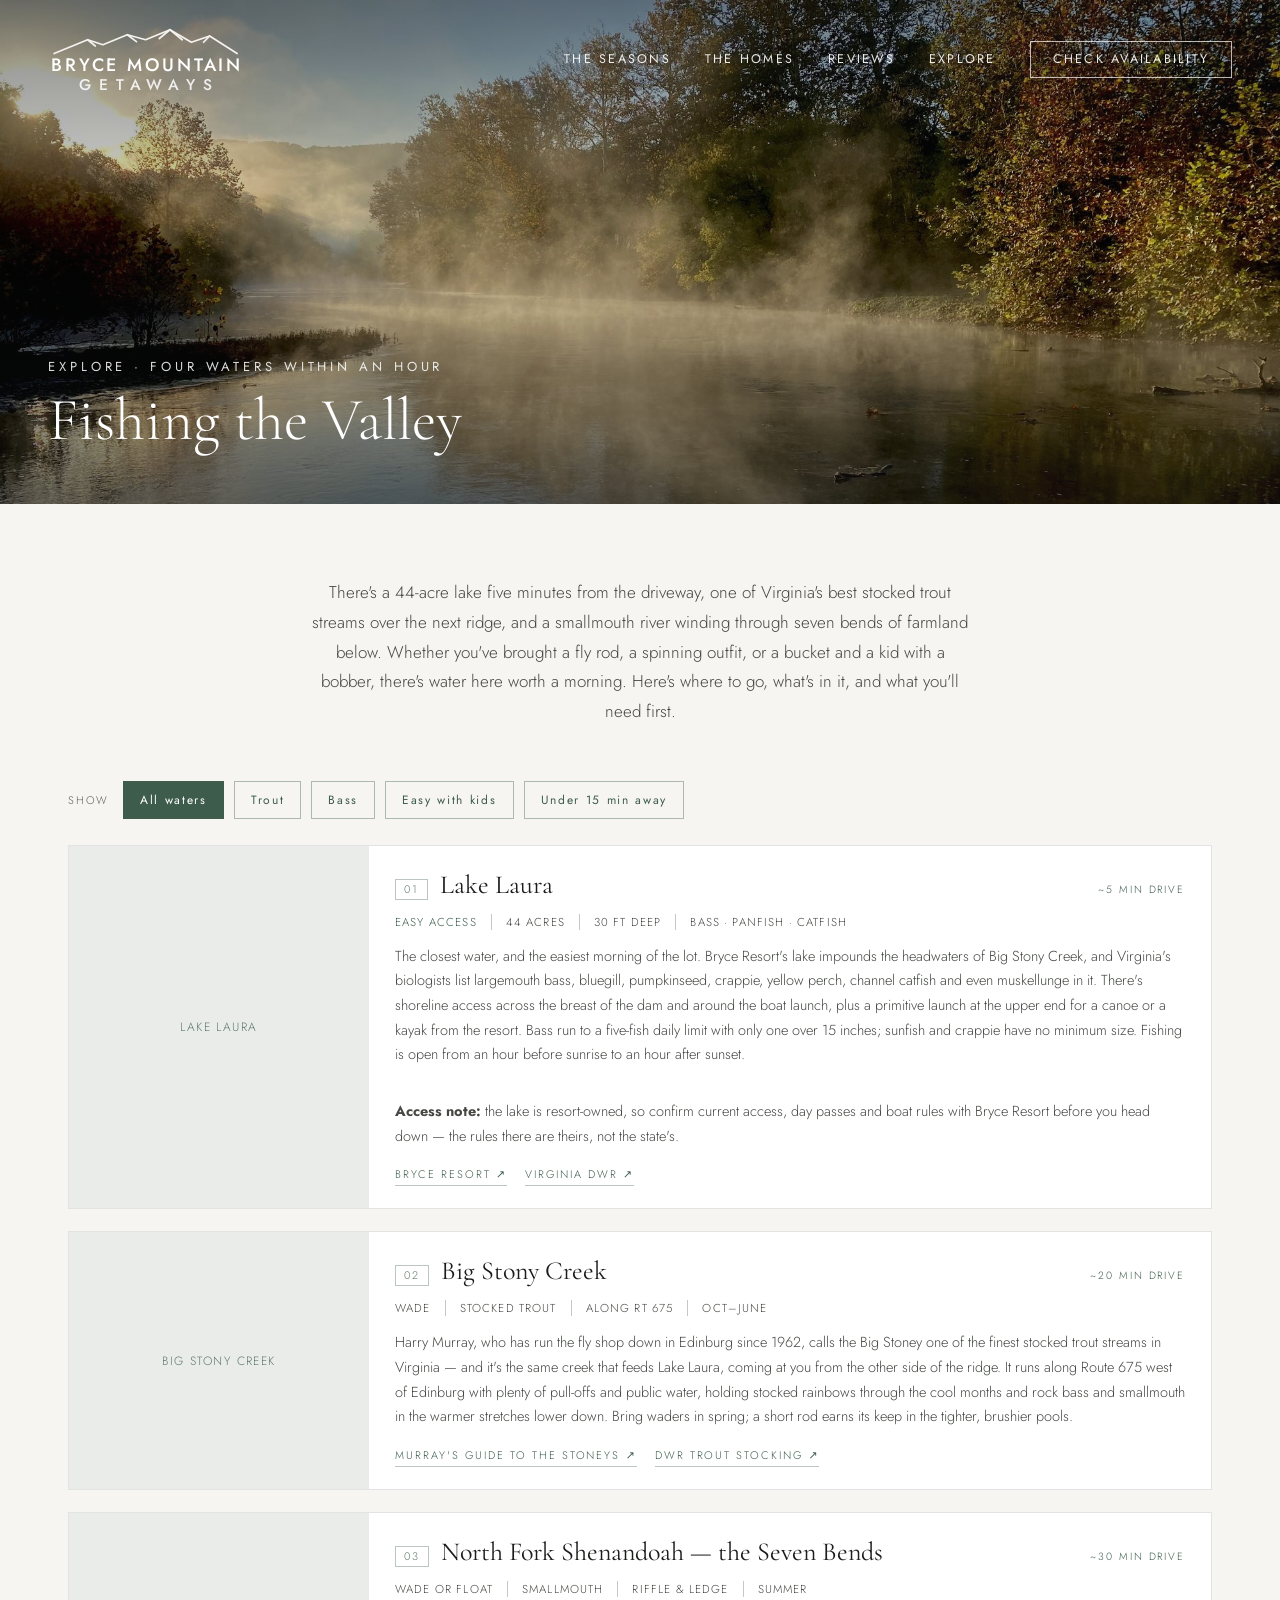
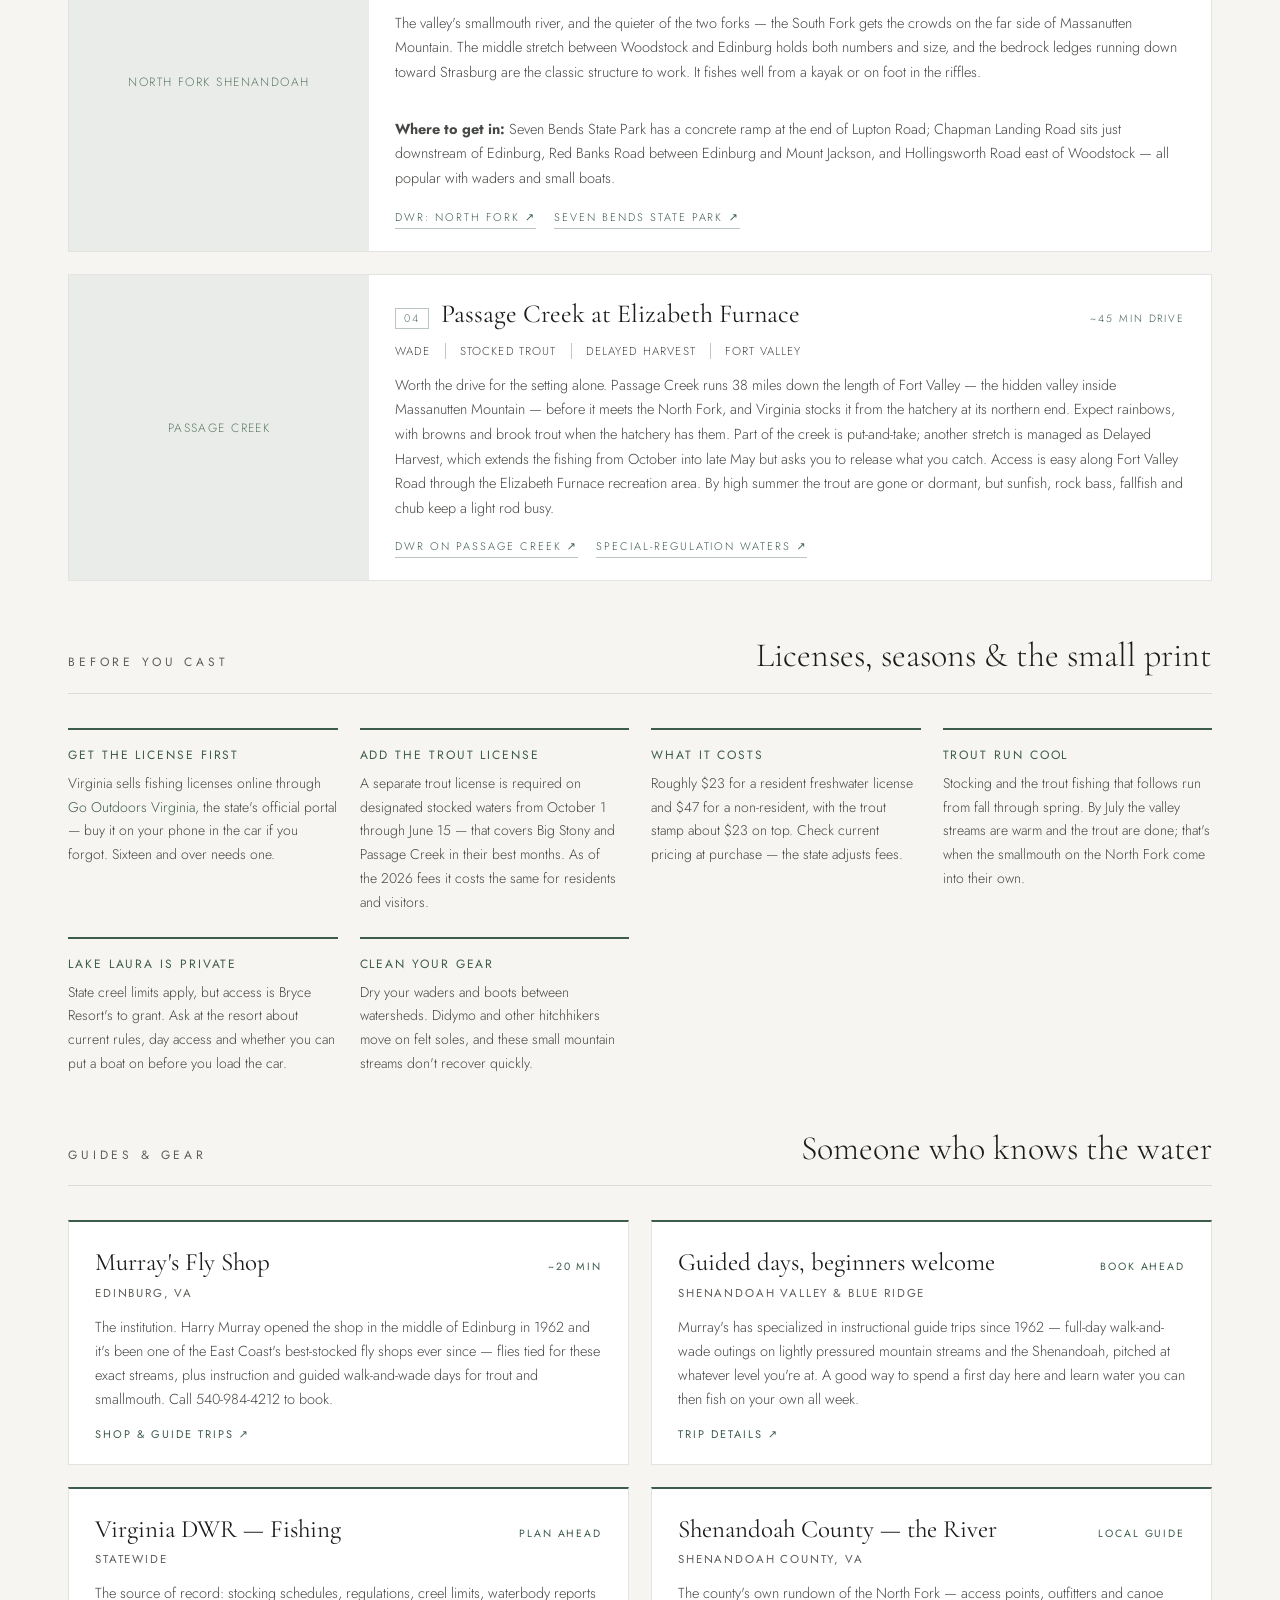
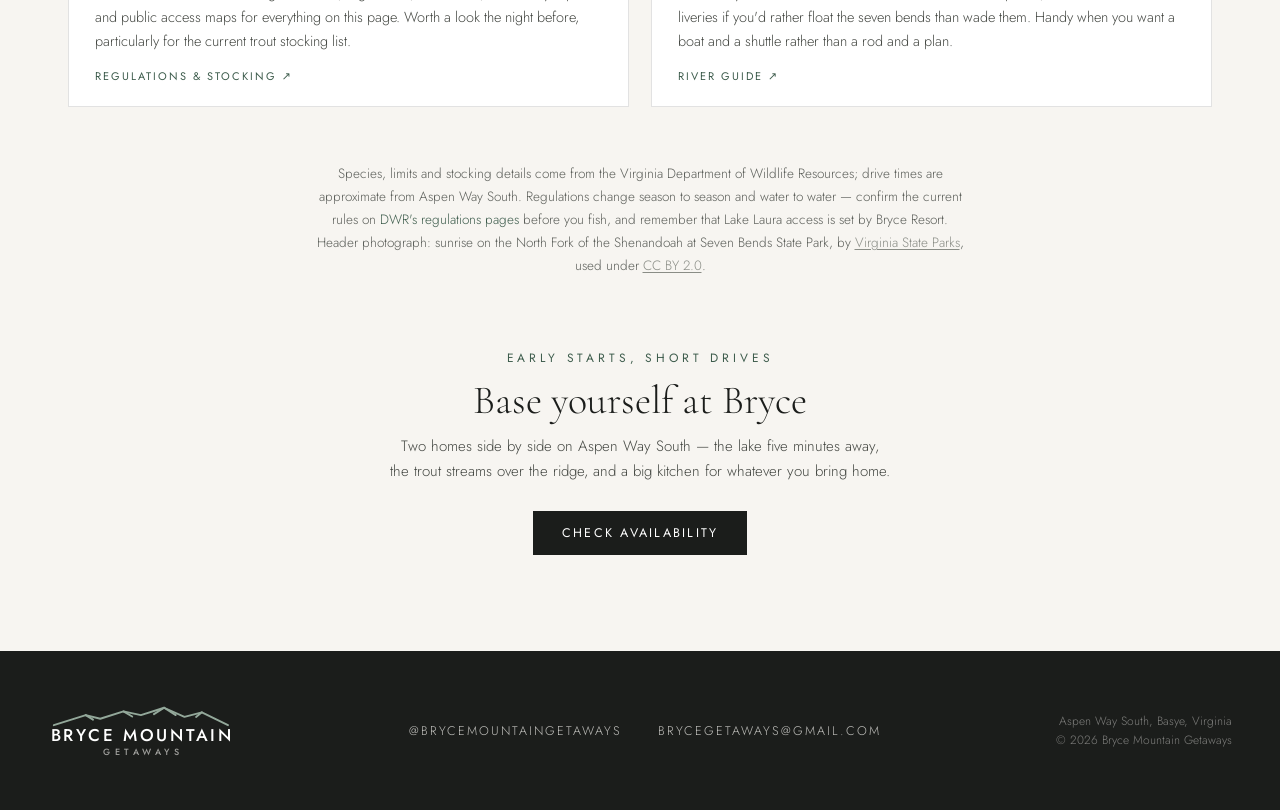
==== commit 8d174493: "Add a North Fork Shenandoah photo as the fishing page hero The fishing hero was a bare gradient wait" ====
--- a/fishing.html
+++ b/fishing.html
@@ -45,7 +45,7 @@
 
   <!-- ====================================================== Hero -->
   <section class="subpage-hero">
-    <img decoding="async" fetchpriority="high" class="subpage-hero__img" src="assets/img/fishing-hero.jpg" alt="Morning mist on the water near Basye, Virginia" data-label="Fishing near Bryce">
+    <img decoding="async" fetchpriority="high" class="subpage-hero__img" src="assets/img/fishing-hero.jpg" alt="Sunrise mist rising off the North Fork of the Shenandoah River at Seven Bends State Park" data-label="Fishing near Bryce">
     <div class="subpage-hero__scrim"></div>
     <div class="subpage-hero__content">
       <div class="subpage-hero__eyebrow">EXPLORE · FOUR WATERS WITHIN AN HOUR</div>
@@ -240,6 +240,9 @@
   <!-- ====================================================== Note -->
   <section class="page-note">
     <p>Species, limits and stocking details come from the Virginia Department of Wildlife Resources; drive times are approximate from Aspen Way South. Regulations change season to season and water to water &mdash; confirm the current rules on <a href="https://dwr.virginia.gov/fishing/regulations/" target="_blank" rel="noopener">DWR's regulations pages</a> before you fish, and remember that Lake Laura access is set by Bryce Resort.</p>
+    <p class="page-credit">Header photograph: sunrise on the North Fork of the Shenandoah at Seven Bends State Park, by
+      <a href="https://www.flickr.com/photos/37922399@N05/52451469774/" target="_blank" rel="noopener">Virginia State Parks</a>,
+      used under <a href="https://creativecommons.org/licenses/by/2.0/" target="_blank" rel="noopener">CC&nbsp;BY&nbsp;2.0</a>.</p>
   </section>
 
   <!-- ====================================================== CTA -->
--- a/assets/css/styles.css
+++ b/assets/css/styles.css
@@ -1019,6 +1019,12 @@
   text-transform: uppercase; color: var(--muted-grey); text-align: center; margin: 14px 0 0;
 }
 
+/* Photo credit under a page note — smaller and quieter than the note itself,
+   but present: the header photo is CC BY, which requires visible attribution. */
+.page-credit { font-size: 12px; line-height: 1.65; color: var(--faint-grey); margin: 12px 0 0; text-align: center; }
+.page-credit a { color: var(--faint-grey); text-decoration: underline; text-underline-offset: 2px; }
+.page-credit a:hover { color: var(--pine); }
+
 /* --- labelled photo slots -------------------------------------------------
    main.js swaps a missing photo for a transparent GIF and tags it .img-missing,
    but a pseudo-element can't render on a replaced element, so the tile's label
